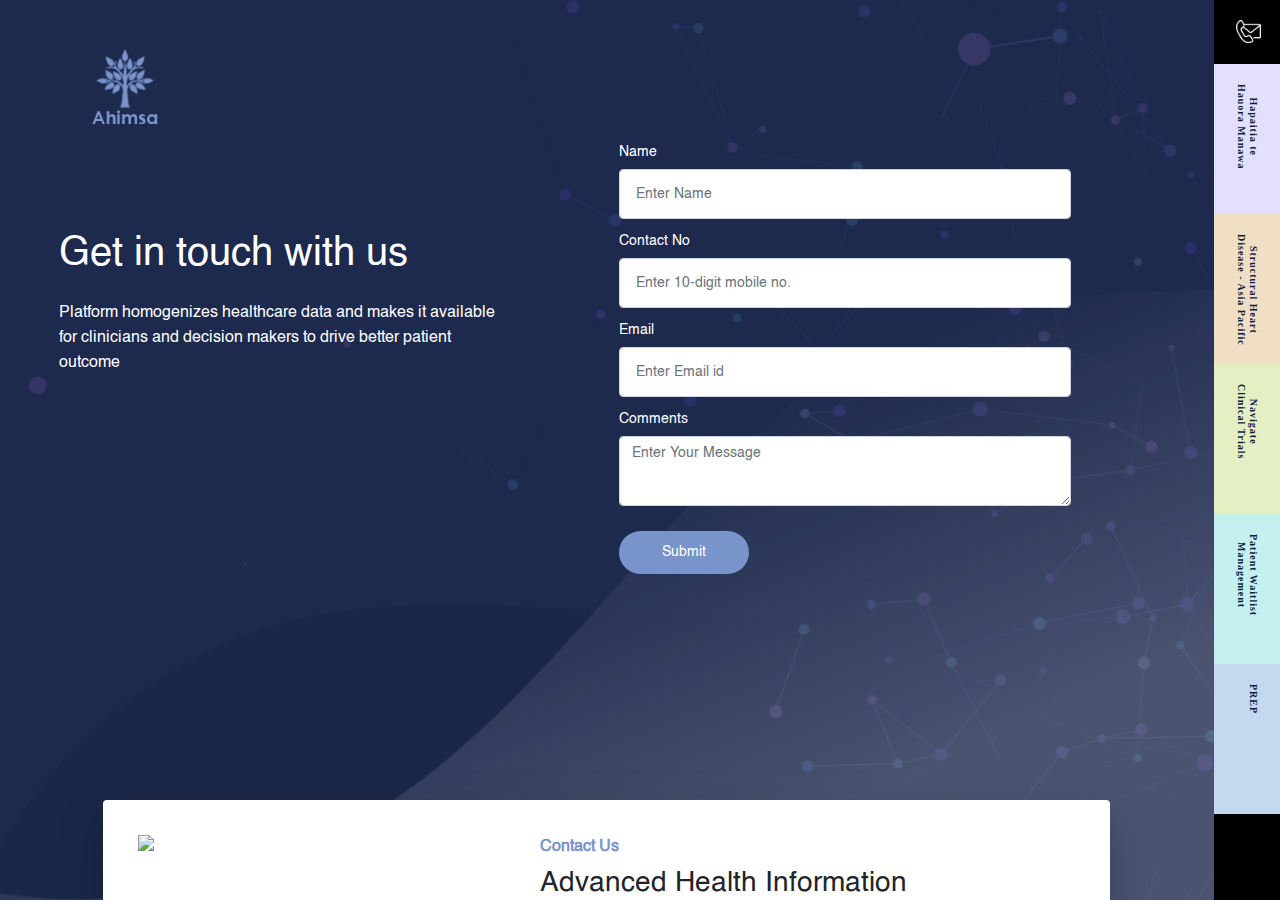
==== contact.html @ ebaa1fcd "first commit" ====
<!DOCTYPE html>
<html class="has-sidemenu" lang="en-US" dir="ltr">

<head>
    <meta charset="utf-8">
    <meta http-equiv="X-UA-Compatible" content="IE=edge">
    <meta name="viewport" content="width=device-width, initial-scale=1">
    <!-- ===============================================-->
    <!--    Document Title-->
    <!-- ===============================================-->
    <title></title>
    <!-- ===============================================-->
    <!--    Stylesheets-->
    <!-- ===============================================-->
    <link href="https://fonts.googleapis.com/css2?family=PT+Sans&family=Raleway:wght@100;200;300;400&display=swap" rel="stylesheet">
    <link rel="stylesheet" href="https://cdnjs.cloudflare.com/ajax/libs/font-awesome/4.7.0/css/font-awesome.min.css">
    <!-- Bootstrap core CSS -->
    <link href="css/bootstrap.min.css" rel="stylesheet">
    <link href="style.css" rel="stylesheet" />
    <link rel="stylesheet" href="slider.css">
    <link rel="stylesheet" href="wave.css">
    <link rel="stylesheet" href="contact.css">
</head>

<body class="overflow-hidden-x">
    <div class="section-box">
        <div class="section-main">
            <div class="logo">
                <a href="index.html">
                    <img src="logo.png">
                </a>
            </div>
            <section id="contact" style="background-image: url(img/Mask3.png);background-repeat:no-repeat;background-color: #1d294d!important;height: 100vh;width:100%;    background-attachment: fixed;
    background-size: cover;
    height: 100vh;
    width: 100%;
    margin: 0;">
                <div class="contact-section">
                    <div class="container">
                        <div class="row">
                            <div class="col-md-6 contact-content">
                                <div class="section-content">
                                    <h1 class="section-header">Get in touch with us</span></h1>
                                    <h3>Platform homogenizes healthcare data
                                        and makes it available for clinicians and
                                        decision makers to drive better patient
                                        outcome</h3>
                                </div>
                            </div>
                            <div class="col-md-6 form-line">
                                <form>
                                    <div class="form-group">
                                        <label for="exampleInputUsername">Name</label>
                                        <input type="text" class="form-control" id="" placeholder=" Enter Name">
                                    </div>
                                    <div class="form-group">
                                        <label for="telephone">Contact No</label>
                                        <input type="tel" class="form-control" id="telephone" placeholder=" Enter 10-digit mobile no.">
                                    </div>
                                    <div class="form-group">
                                        <label for="exampleInputEmail">Email</label>
                                        <input type="email" class="form-control" id="exampleInputEmail" placeholder=" Enter Email id">
                                    </div>
                                    <div class="form-group">
                                        <label for="description"> Comments</label>
                                        <textarea class="form-control" id="description" placeholder="Enter Your Message"></textarea>
                                    </div>
                                    <div>
                                        <button type="button" class="btn contact-submit-btn">Submit</button>
                                    </div>
                                </form>
                            </div>
                        </div>
                    </div>
                </div>
            </section>
            <div class="row" style="transform: translate(0%, -100px);">
                <div class="col-md-10 mx-auto">
                    <div class="card flex-md-row mb-4 shadow-lg h-md-250" style="padding: 35px;border:none;">
                        <img class="card-img-right flex-auto d-lg-block" src="img/contact.jpg" style="width:400px">
                        <div class="card-body d-flex flex-column align-items-start" style="padding:0px 25px">
                            <strong class="d-inline-block mb-2" style="color:#7993cb;">Contact Us</strong>
                            <h3 class="mb-3">
                                <a class="text-dark" href="#" style="text-decoration: none;">Advanced Health Information Management <br>and Social Analytics (AHIMSA)</a>
                            </h3>
                            <p class="card-text mb-3">Jade 4, Roelofarendsveen, 2371 LB, <br>Netherlands</p>
                            <p class="card-text mb-2">+31.643876161, <br>info@ahimsa.globa</p>
                        </div>
                    </div>
                </div>
            </div>
            <div class="card-wave">
                <svg id="wave" style="transform:rotate(0deg); transition: 0.3s" viewBox="0 0 1440 230" version="1.1" xmlns="http://www.w3.org/2000/svg">
                    <defs>
                        <linearGradient id="sw-gradient-0" x1="0" x2="0" y1="1" y2="0">
                            <stop stop-color="rgba(245, 246, 247, 1)" offset="0%"></stop>
                            <stop stop-color="rgba(245, 246, 247, 1)" offset="100%"></stop>
                        </linearGradient>
                    </defs>
                    <path style="transform:translate(0, 0px); opacity:1" fill="url(#sw-gradient-0)" d="M0,207L26.7,207C53.3,207,107,207,160,172.5C213.3,138,267,69,320,46C373.3,23,427,46,480,76.7C533.3,107,587,146,640,134.2C693.3,123,747,61,800,34.5C853.3,8,907,15,960,49.8C1013.3,84,1067,146,1120,168.7C1173.3,192,1227,176,1280,145.7C1333.3,115,1387,69,1440,49.8C1493.3,31,1547,38,1600,46C1653.3,54,1707,61,1760,69C1813.3,77,1867,84,1920,80.5C1973.3,77,2027,61,2080,49.8C2133.3,38,2187,31,2240,38.3C2293.3,46,2347,69,2400,92C2453.3,115,2507,138,2560,130.3C2613.3,123,2667,84,2720,84.3C2773.3,84,2827,123,2880,126.5C2933.3,130,2987,100,3040,99.7C3093.3,100,3147,130,3200,130.3C3253.3,130,3307,100,3360,88.2C3413.3,77,3467,84,3520,76.7C3573.3,69,3627,46,3680,30.7C3733.3,15,3787,8,3813,3.8L3840,0L3840,230L3813.3,230C3786.7,230,3733,230,3680,230C3626.7,230,3573,230,3520,230C3466.7,230,3413,230,3360,230C3306.7,230,3253,230,3200,230C3146.7,230,3093,230,3040,230C2986.7,230,2933,230,2880,230C2826.7,230,2773,230,2720,230C2666.7,230,2613,230,2560,230C2506.7,230,2453,230,2400,230C2346.7,230,2293,230,2240,230C2186.7,230,2133,230,2080,230C2026.7,230,1973,230,1920,230C1866.7,230,1813,230,1760,230C1706.7,230,1653,230,1600,230C1546.7,230,1493,230,1440,230C1386.7,230,1333,230,1280,230C1226.7,230,1173,230,1120,230C1066.7,230,1013,230,960,230C906.7,230,853,230,800,230C746.7,230,693,230,640,230C586.7,230,533,230,480,230C426.7,230,373,230,320,230C266.7,230,213,230,160,230C106.7,230,53,230,27,230L0,230Z"></path>
                    <defs>
                        <linearGradient id="sw-gradient-1" x1="0" x2="0" y1="1" y2="0">
                            <stop stop-color="rgba(224, 228, 238, 1)" offset="0%"></stop>
                            <stop stop-color="rgba(224, 228, 238, 1)" offset="100%"></stop>
                        </linearGradient>
                    </defs>
                    <path style="transform:translate(0, 50px); opacity:0.9" fill="url(#sw-gradient-1)" d="M0,23L26.7,34.5C53.3,46,107,69,160,69C213.3,69,267,46,320,34.5C373.3,23,427,23,480,46C533.3,69,587,115,640,141.8C693.3,169,747,176,800,176.3C853.3,176,907,169,960,141.8C1013.3,115,1067,69,1120,42.2C1173.3,15,1227,8,1280,26.8C1333.3,46,1387,92,1440,99.7C1493.3,107,1547,77,1600,53.7C1653.3,31,1707,15,1760,34.5C1813.3,54,1867,107,1920,134.2C1973.3,161,2027,161,2080,138C2133.3,115,2187,69,2240,49.8C2293.3,31,2347,38,2400,46C2453.3,54,2507,61,2560,76.7C2613.3,92,2667,115,2720,134.2C2773.3,153,2827,169,2880,145.7C2933.3,123,2987,61,3040,34.5C3093.3,8,3147,15,3200,49.8C3253.3,84,3307,146,3360,164.8C3413.3,184,3467,161,3520,138C3573.3,115,3627,92,3680,69C3733.3,46,3787,23,3813,11.5L3840,0L3840,230L3813.3,230C3786.7,230,3733,230,3680,230C3626.7,230,3573,230,3520,230C3466.7,230,3413,230,3360,230C3306.7,230,3253,230,3200,230C3146.7,230,3093,230,3040,230C2986.7,230,2933,230,2880,230C2826.7,230,2773,230,2720,230C2666.7,230,2613,230,2560,230C2506.7,230,2453,230,2400,230C2346.7,230,2293,230,2240,230C2186.7,230,2133,230,2080,230C2026.7,230,1973,230,1920,230C1866.7,230,1813,230,1760,230C1706.7,230,1653,230,1600,230C1546.7,230,1493,230,1440,230C1386.7,230,1333,230,1280,230C1226.7,230,1173,230,1120,230C1066.7,230,1013,230,960,230C906.7,230,853,230,800,230C746.7,230,693,230,640,230C586.7,230,533,230,480,230C426.7,230,373,230,320,230C266.7,230,213,230,160,230C106.7,230,53,230,27,230L0,230Z"></path>
                </svg>
            </div>
            <div class="footer">
                <div class="container-fluid">
                    <div class=" row">
                        <div class="col-md-6 col-sm-6 col-6 mb-6">
                            <div class="footer-logo">
                                <img class="footer-logo-img" src="logo.png">
                                <h6 class="footer-logo-text">Advanced Health Information Management <br> and Social Analytics (AHIMSA)</h6>
                            </div>
                            <div class="footer-contact">
                                <p class="mt-3 mb-1 opacity-8">Jade 4, Roelofarendsveen, 2371 LB, Netherlands</p>
                                <p class="mt-2 mb-3 opacity-8">+31.643876161, info@ahimsa.global</p>
                            </div>
                        </div>
                        <div class="col-md-3 col-sm-6 col-6 mb-6">
                            <div class="footer-head">
                                <h6 class="text-sm">Our Products</h6>
                                <ul class="flex-column ms-n3 nav">
                                    <li class="nav-item">
                                        <a class="nav-link" href="" target="_blank">
                                            Tele Health
                                        </a>
                                    </li>
                                    <li class="nav-item">
                                        <a class="nav-link" href="" target="_blank">
                                            PREP
                                        </a>
                                    </li>
                                    <li class="nav-item">
                                        <a class="nav-link" href="" target="_blank">
                                            Structural Heart Disease - Asia Pacific
                                        </a>
                                    </li>
                                    <li class="nav-item">
                                        <a class="nav-link" href="" target="_blank">
                                            Datavaultforhealth
                                        </a>
                                    </li>
                                </ul>
                            </div>
                        </div>
                        <div class="col-md-3 col-sm-6 col-6 mb-6">
                            <div class="footer-head">
                                <h6 class="text-sm">Quick Links</h6>
                                <ul class="flex-column ms-n3 nav">
                                    <li class="nav-item">
                                        <a class="nav-link" href="" target="_blank">
                                            Services
                                        </a>
                                    </li>
                                    <li class="nav-item">
                                        <a class="nav-link" href="" target="_blank">
                                            Contact Us
                                        </a>
                                    </li>
                                    <li class="nav-item">
                                        <a class="nav-link" href="" target="_blank">
                                            Terms & Conditions
                                        </a>
                                    </li>
                                    <li class="nav-item">
                                        <a class="nav-link" href="" target="_blank">
                                            Privacy Policy
                                        </a>
                                    </li>
                                </ul>
                            </div>
                        </div>
                    </div>
                </div>
            </div>
            <div class="col-12" style="background:#060814;padding:20px;">
                <div class="copyright-inner">
                    <p class="text-sm mb-0 copyright">
                        Copyright © 2022 Ahimsa
                    </p>
                    <ul class="social-icon d-flex flex-row ms-n3 nav">
                        <li class="nav-item">
                            <a class="nav-link pe-1" href="" target="_blank">
                                <i class="fa fa-facebook text-lg opacity-8" aria-hidden="true"></i>
                            </a>
                        </li>
                        <li class="nav-item">
                            <a class="nav-link pe-1" href="" target="_blank">
                                <i class="fa fa-linkedin text-lg opacity-8" aria-hidden="true"></i>
                            </a>
                        </li>
                        <li class="nav-item">
                            <a class="nav-link pe-1" href="" target="_blank">
                                <i class="fa fa-twitter text-lg opacity-8" aria-hidden="true"></i>
                            </a>
                        </li>
                        <li class="nav-item">
                            <a class="nav-link pe-1" href="" target="_blank">
                                <i class="fa fa-youtube text-lg opacity-8" aria-hidden="true"></i>
                            </a>
                        </li>
                    </ul>
                </div>
            </div>
        </div>
        <div class="section-sidebar">
            <nav class="fancynavbar fancynavbar-expand-lg">
                <div class="menu-icons">
                    <a href="contact.html">
                        <img src="img/call_email.png">
                    </a>
                </div>
                <div class="side-menu">
                    <a href="product1.html">
                        <div class="products">
                            <h3>Hapaitia te <br>Hauora Manawa</h3>
                        </div>
                    </a>
                    <div class="products">
                        <h3>Structural Heart<br> Disease - Asia Pacific</h3>
                    </div>
                    <div class="products">
                        <h3>Navigate <br>Clinical Trials</h3>
                    </div>
                    <div class="products">
                        <h3>Patient Waitlist <br>Management</h3>
                    </div>
                    <div class="products">
                        <h3>PREP</h3>
                    </div>
                </div>
            </nav>
        </div>
    </div>
    <script src="js/bootstrap.bundle.min.js"></script>
    <script src="js/jquery.min.js"></script>
</body>
</html>
---- style.css ----
@font-face {
  font-family: Helvetica;
  src: url(./font/Helvetica.ttf);
}

*{
    margin: 0px;
    padding:  0px;
    font-family: 'Roboto', 'Helvetica', sans-serif;
}
.overflow-hidden-x {
    overflow-x: hidden;
    
}
.fancynavbar {
    
    z-index: 10000;
    width: 100%;
}

@media (min-width: 992px) and (min-width: 992px){
    .fancynavbar.fancynavbar-expand-lg:not(.fancynavbar-top) {
       
        height: 100vh;
        width: 4.375rem;
        background: #000;
    }
}
@media (min-width: 992px){
    .fancynavbar.fancynavbar-expand-lg .fancynavbar-collapse {
        padding-left: 4.375rem;
        padding-right: 4.375rem;
        width: calc(50vw - 2.1875rem);
        height: 100vh;
        right: calc(50% + 2.1875rem);
        top: 0;
    }
}
.fancynavbar-collapse {
    height: calc(100vh - 3rem);
    -webkit-box-align: center;
    -ms-flex-align: center;
    align-items: center;
    display: -webkit-box;
    display: -ms-flexbox;
    display: flex;
    overflow: auto;
    position: absolute;
    text-align: left;
    width: 100vw;
    right: 0;
    -webkit-transform: translateX(100%);
    -ms-transform: translateX(100%);
    transform: translateX(100%);
    top: 3rem;
    padding: 0;
    z-index: -1;
    -webkit-backdrop-filter: blur(20px);
    backdrop-filter: blur(20px);
    background-color: #000;
    opacity: .92;
}

.main {
    background: #ddd;
}
.min-vh-100 {
    max-height: 100vh !important;
    overflow-y: auto;
}
.menu-icons{
    display: flex;
    justify-content: center;
    padding: 20px;
    cursor: pointer;
}
.menu-icons img{
    width: 25px;
}

.side-menu .products {
    width: 100%;
    min-height: 150px;
    position: relative;
    padding: 10px 0px;
    color: rgba(0, 0, 0, 0.5);
    font-size: 12px;
    display: flex;
    justify-content: center;
}
.side-menu .products h3 {
    font-family: 'Roboto';
    font-size: 10px;
    white-space: nowrap;
    color: #101d42;
    font-weight: 700;
    letter-spacing: 1px;
    text-align: center;
    position: absolute;
    top: 20px;
    left: 5px;
    margin-left: 40px;
    -webkit-transform: rotate(270deg);
    -moz-transform: rotate(270deg);
    -ms-transform: rotate(270deg);
    -o-transform: rotate(270deg);
    transform: rotate(90deg);
    -webkit-transform-origin: 0 0;
    -moz-transform-origin: 0 0;
    -ms-transform-origin: 0 0;
    -o-transform-origin: 0 0;
    transform-origin: 0 0;
}
.side-menu .products:nth-child(1) {
  background: #e2e0fc;
}
.side-menu .products:nth-child(2) {
  background: #f0dfc4;
}
.side-menu .products:nth-child(3) {
  background: #e4f0c4;
}
.side-menu .products:nth-child(4) {
  background: #c4f0f0;
}
.side-menu .products:nth-child(5) {
  background: #c4d8f0;
}


/*Started*/
.graph text, tspan {
    font-family: 'Roboto' !important;
}
.cls-1 {
    fill: #c4d8f0;
}

.cls-2,
.cls-27 {
    font-size: 2px;
    font-family: 'Roboto';
}

.cls-3 {
    fill: #c4f0f0;
}

.cls-4 {
    letter-spacing: -0.03em;
}

.cls-5 {
    letter-spacing: 0em;
}

.cls-6 {
    letter-spacing: 0em;
}

.cls-7 {
    letter-spacing: 0em;
}

.cls-8 {
    letter-spacing: -0.04em;
}

.cls-9 {
    letter-spacing: -0.03em;
}

.cls-10 {
    letter-spacing: 0em;
}

.cls-11 {
    letter-spacing: 0.01em;
}


.cls-13 {
    letter-spacing: -0.01em;
}

.cls-14 {
    letter-spacing: -0.04em;
}

.cls-15 {
    letter-spacing: -0.04em;
}

.cls-16 {
    letter-spacing: 0em;
}

.cls-17 {
    letter-spacing: 0em;
}

.cls-18 {
    fill: #ead9bf;
}

.cls-19 {
    letter-spacing: 0em;
}

.cls-20 {
    letter-spacing: 0.01em;
}

.cls-21 {
    letter-spacing: -0.01em;
}

.cls-22 {
    letter-spacing: 0.02em;
}

.cls-23 {
    letter-spacing: -0.01em;
}

.cls-24 {
    fill: #f9ceee;
}

.cls-25 {
    letter-spacing: 0.01em;
}

.cls-26 {
    fill: #101d42;
}

.cls-27 {
    fill: #fff;
}

.cls-28 {
    letter-spacing: -0.03em;
}
.section-box{
    padding: 0rem 0rem;
    display: flex;
    overflow: hidden;
}
.section-main{
    width: 100%;
    height: 100vh;
    overflow-y: auto;
    overflow-x: hidden;
}
.section-sidebar{
    height: 100vh;
    width: 4.375rem;
    overflow: hidden;
}

.slide-one-left h6{
    background: #063772;
    padding: 40px 30px;
    border-radius: 20px;
    width: 20%;
    font-size: 25px;
}
.slide-one-right{
    background: #063772e3;
    padding: 40px 30px;
    border-radius: 20px;
    width: 30%;
    margin-left: 18%;
    margin-top: -28px;
}
.heading-sub{
    font-weight: 700;
    font-size: 20px;
    color: #101d42;
    width: 75%;
    margin-bottom: 25px;
}
.heading-main{
    font-weight: 500;
    font-size: 15px;
    color: #7993cb;
}
.text-count{
    color: #0a2e93;
}
.text-p{
    color:#777777;
}
.full-background {
    background-position: 50%;
    background-size: cover;
    margin-bottom: 30px;
    width: 100%;
    height: 1200px;
}
.overlay-bg {
    position: relative;
    top: 0;
    bottom: 0;
    left: 0;
    height: 100%;
    width: 100%;
    z-index: 1;
    display: block;
    content: "";
    background: rgba(0,0,0,.4);
    border-radius: 1rem;
}
.showcase {
  width: 100%;
  height: 1500px;
  position: relative;
  color: white;
  text-align: center;
}

.showcase img {
  width: 100%;
  height: 100%;
}

.showcase .overlay {
  width: 100%;
  height: 1500px;
  background: linear-gradient(to bottom, rgb(226 230 239) 0%,rgb(0 0 0 / 90%) 100%);
  position: absolute;
  top: 0;
  left: 0;
  z-index:999
}

.showcase h2 {
  margin-top: 170px;
  font-size: 3em;
}

.showcase p {
  margin-top: 8px;
  font-size:14px;
}
.custom-card{
    background: #101d42;
    color: #fff;
    padding: 40px 40px;
    border-radius: 20px;
    transform: translate(50%, -9px) !important;
    width: 70% !important;
    margin-bottom: 55px !important;
    border-top-left-radius:0px;
}
.custom-card-left{
    background: #101d42;
    text-align: left !important;
    color: #fff;
    padding: 40px 40px;
    border-radius: 20px;
    transform: translate(-47%, -18px) !important;
    width: 70% !important;
    border-bottom-right-radius:0px;
}

.timeline-btn{
    padding: 11px 8px;
    background-color: #ffffff;
    border-radius: 50px;
    color: #000 !important;
    border: none;
    text-align: center;
    width: 130px;
    margin: 0px 0px 0px 0px;
    transition: 1s !important;
    font-size: 14px;
}
.about-text{
    font-size: 14px;
    font-weight: 500;
}
.ahimsa-text{
    font-weight: 600 !important;
    font-size: 20px !important;
}
.custom-entry{
        margin: -97px 10px !important;
}
.timeline-split{
    display: flex;
}
.timeline-count{
    font-size: 35px !important;
    font-weight: 500 !important;
    color: #101d42 !important;
}
.timeline-count, .timeline-text{
    color: #101d42 !important;
    text-align: left;
    padding: 0px 5px;
}
.timeline-split{
    width: 300px !important;
    margin-left: 0px !important;
    margin-top: -250px !important;
}
.split-1, .split-2{
    width: 50%;
}

/*  scrollbar */

::-webkit-scrollbar-track
{
    -webkit-box-shadow: inset 0 0 6px rgba(0,0,0,0.3);
    border-radius: 10px;
    background-color: #F5F5F5;
}

::-webkit-scrollbar
{
    width: 0px;
    background-color: #F5F5F5;
}

::-webkit-scrollbar-thumb
{
    border-radius: 10px;
    -webkit-box-shadow: inset 0 0 6px rgba(0,0,0,.3);
    background-color: #555;
}
#Layer-5{
    cursor: auto;
    font-family: 'Roboto';
}
.timeline-empty{
    height: 300px;
}
.our-team{
    text-align: left;
    margin-left: 8rem!important;
}
.our-team h3{
    font-size: 25px;
}
.our-team h4{
    font-size: 15px;
    margin-bottom: 10px;
}
.footer{
    display: block;
    padding:0px;
    background: rgb(141,144,158);
    background: -webkit-linear-gradient(270deg, rgb(226 230 239) 0%, rgba(16,21,51,1) 33%);
    background: linear-gradient(180deg, rgb(226 230 239) 0%, rgba(16,21,51,1) 33%);
}
.footer-head h6{
    padding: 0rem 1rem;
    color: #7993cb;
}
.footer-head ul li a{
    color: #9d9fab;
}
.copyright{
    color: #c5c5c8;
}
.footer .container-fluid{
    padding-top: 130px;
    padding-bottom: 50px;
}
.footer-logo-text{
    color: #fff;
    font-size: 20px;
    width: 65%;
    line-height: 35px;
}
.footer-logo{
    padding-left: 7%;
    display: flex;
    align-items: flex-end;
}
.footer-logo-img{
    padding-right: 25px;
    width: 15%;
}
.footer-contact{
    padding-left: 7%;
}
.footer-contact p{
    color: #9d9fab;
}
.copyright-inner{
    display: flex;
    align-items: center;
    justify-content: space-between;
    padding: 0px 40px;
}
.social-icon li a i{
    color: #060814;
    background: #fff;
    padding: 5px 8px;
    border-radius: 5px;
}
.line{
    border-left: solid 1px #646977;
    height: 450px;
    margin-left: 40px;
}
.logo{
    position: absolute;
    z-index: 1000;
    left: 6.9%;
    top: 5%;
    width: 75px;
}
.logo img{
    width: 100%;
}
.testimonial{
    width: 100%;
    white-space: nowrap;
    padding: 0px 40px;
}
.testimonial .items{
    width: 50%;
    padding: 50px;
    display: inline-block;
}
.testimonial-img{
    width: 500px;
    position: relative;
    z-index: 1000;
}
.testimonial-img img{
    width: 50%;
    border-radius: 10px;
    box-shadow: 0 0 15px 0 rgb(0 0 0 / 10%);
}
.testimonial-card {
    margin-left: 236px;
    margin-top: -30px;
    border-radius: 10px;
    padding: 45px 40px 45px 40px;

}
#container::-webkit-scrollbar { 
  width: 0 !important;
  display: none !important; 
}
 #container {
  overflow: scroll;
  width: 100%;
  margin-top: 80px;

}
  #posts {
    max-width: 100%;
    white-space: nowrap;
    align-items: center;
    display: flex;
}
.card1{
      
      width: 100%;
}
.img1 {
  
  width: 100%;
}
.card2{
      
      width: 100%;
}
.img2 {
  width: 100%;
}
.items .card24 {
    margin-left: -260px !important;
    margin-top: -260px !important;
    width: 400px;
}
.items .img24 {
    margin-top: -30px !important;
    margin-left: 95px !important;
    width: 300px;
}
.text-two{
    border-radius: 10px;
    padding: 45px 40px 45px 40px;
    height: 133px;
    background: white;
    position: absolute;
    top: -100px;
    left: -140px;
    width: 300px;
    box-shadow: 0 0 25px 0 rgb(0 0 0 / 13%);
}
.text-one {
    border-radius: 10px;
    padding: 45px 40px 45px 40px;
    height: 133px;
    background: white;
    position: absolute;
    bottom: -100px;
    right: -140px;
    width: 300px;
    box-shadow: 0 0 25px 0 rgb(0 0 0 / 13%);
}
.right-arrow {
    width: 100px;
    cursor: pointer;
    height: 200px;
    position: absolute;
    right: 60px;
}
.right-arrow-one {
    border-left: solid 1px #b1b1b1;
    height: 130px;
    transform: rotate(138deg);
    position: absolute;
    margin-top: -10px;
    margin-left: 48px;
}
.right-arrow-two {
    border-left: solid 1px #b1b1b1;
    height: 130px;
    transform: rotate(225deg);
    position: absolute;
    left: 45px;
    margin-top: 84px;
}
.left-arrow {
    width: 100px;
    cursor: pointer;
    height: 200px;
    position: absolute;
    left: 60px;
    display: none;
}
.left-arrow-one {
    border-left: solid 1px #b1b1b1;
    height: 130px;
    transform: rotate(226deg);
    position: absolute;
    margin-top: -7px;
    margin-left: 46px;
}
.left-arrow-two {
    border-left: solid 1px #b1b1b1;
    height: 130px;
    transform: rotate(314deg);
    position: absolute;
    left: 46px;
    margin-top: 83px;
}
.slider-btn {
    height: 200px;
    width: 100%;
    position: absolute;
    margin-top: 22%;
    z-index: 1000;
}
---- slider.css ----
*{margin: 0;padding: 0 }

li.point {
    display: block;
    list-style: none;
    text-indent: -99999px;
    border: 2px solid #c1c1c1;
    background: #c1c1c1;
    width: 15px;
    height: 15px;
    border-radius: 50%;
    margin: 20px 20px 0px 0px;
    transition: .25s ease;
    cursor: pointer;
}
.points {
    text-align: center;
    position: absolute;
    bottom: 9%;
    left: 7%;
    z-index: 9;
    cursor: pointer;
}
li.point:hover{
    background: #56a1d0;
}
.active{
    background: #56a1d0 !important;
    padding: 15px 0px !important;
    height: 30px !important;
    border-radius: 50px !important;
}
.cacslide ,
ul.slide,
li.licuaslide,
.motslide,
.anh {
    width: 100%;
    height: 100%;
    list-style: none;
    padding-left: 0rem;
}
ul.silde{position: relative;}
.anh{background-position: center;background-size: cover;
    background-attachment:fixed;}
.cacslide{position: relative;}
.licuaslide{position: absolute;transition: .8s;opacity: 0;}
.motsilde{position: relative;} 
.text{position: absolute;}
._1 , ._2 , ._3{position: absolute;}
._1 , ._2 , ._3,.text{
    z-index: 1;
    top: 0;
}
img._3{
    right: 0;
    opacity: 0.4;
}
img._1{
    top:-30%;
    opacity: 0.4;
}
img._2{
    top:-60%;
    opacity: 0.4;
}
.text {
    width: 51%;
    top: 14%;
    left: 21%;
    font-weight: normal;
    color: white;
    opacity: 0;
}
.text h2 {
    font-size: 100px;
    font-weight: normal;    
}
logo {
    font-size: 31px;
}
.ke {
    width: 78%;
    height: 2px;
    background-color: white;
    margin: 10px 0px 0px 0px;
}
.nut {
    padding: 11px 8px;
    background-color: #ffffff;
    border-radius: 50px;
    color: #000;
    border: none;
    text-align: center;
    width: 130px;
    margin: 16px 0px 0px 0px;
    transition: 1s !important ;
    font-size: 14px;
}
.nut:hover{
    background-color:#ffffff;
}
.slidewarpper {
    width: 100%;
    height: 100%;
    position: relative;
    overflow: hidden;
}
.active2{opacity: 1;}
.nut{cursor: pointer;}
.active2 ._1,
.active2 ._2{
    animation: Animation1 1.2s forwards;
    opacity: 0;
}
.active2 ._1{animation-delay: 0.2s}
@keyframes Animation1 {
    from{
        transform: translateX(-100%) translateY(100%);
        opacity: 0;
    }
    to{
        transform: translateX(0) translateY(0);
        opacity: 0.6;
    }
}
.active2 ._3 {
    animation: Animation2 1.2s forwards;
}
@keyframes Animation2 {
    from{
        transform: translateX(200%) translateX(100%);
        opacity: 0;
    }
    to{
        transform: translateX(0) translateY(0);
        opacity: 0.6;
    }
}
.active2 .text ,
.active2 .text h2,
.active2 .text small,
.active2 .text .ke,
.active2 .text p,
.active2 .text .nut {
    animation: Animation3 0.9s forwards;
    animation-delay: 1.3s
}
@keyframes Animation3 {
    from{
        transform: translateX(-100px);
        opacity: 0;
    }
    to{
        opacity: 1;
        transform: translateX(0)
    }
}
li.active2 .text h2{
    transition-delay:1.1s !; 
}
li.active2 .text logo {
    transition-delay:2s !important; 
}
li.active2 .text .ke {
    transition-delay: 1.5s !important;
}
li.active2 .text p {
    transition-delay: 1.9s !important;
}
li.active2 .text .nut{
    transition-delay: 2s !important;
}
#previousButton , #nextButton {
    color: white;
    font-size: 4em;
    position: absolute;
    top: 0;
    opacity: 0.5;
    z-index: 100;
    cursor: pointer;
    transition: .4s;
    transition-delay: .2s;
}
#previousButton{
    left:0.6em;
    top: 40%
}
#nextButton{
    right:0.6em;
    top: 40%
}
#previousButton:hover , #nextButton:hover {
    opacity: 0.7;
}
---- wave.css ----
.card-wave {
    display: grid;

    width: 100%;
}


.card-wave > .second {
    padding: 0 32px 32px 32px;
    background-color: #E0E4EE;
    color: white;
}
---- contact.css ----
/*Contact sectiom*/
.content-header{
  color:#fcc500;
  font-size: 45px;
}

.section-content{
  text-align: left;
  padding: 100px 100px 0px 10px;
}
#contact{
  padding-top: 100px;
  width: 100%;
  width: 100vw;
  height: 100vh;
  background: #101d42; /* fallback for old browsers */
  background: -webkit-linear-gradient(to left, #404a68 , #101d42); /* Chrome 10-25, Safari 5.1-6 */
  background: linear-gradient(to left, #404a68 , #101d42); /* W3C, IE 10+/ Edge, Firefox 16+, Chrome 26+, Opera 12+, Safari 7+ */
  color : #fff;    
}
.contact-section{
  padding-top: 30px;
}
.form-line{
  border: none;
  padding-right: 106px;
}
.form-control {
  height: 50px;
}
.form-group{
  margin-top: 10px;
}
label{
  font-size: 14px;
  line-height: 1em;
  font-weight: 300;
  padding-bottom: 10px;
}
.form-control{
  font-size: 14px;
  color: #080808;
}
.contact-submit-btn {
    padding: 11px 8px;
    background-color: #7993cb;
    border-radius: 50px;
    color: #fff;
    border: none;
    text-align: center;
    width: 130px;
    margin: 25px 0px 0px 0px;
    transition: 1s !important;
    font-size: 14px;
}
.contact-submit-btn:hover{
  color: #fff;
}
textarea.form-control {
    height: 70px;
   /* margin-top: px;*/
}
.section-content h3{
  font-size: 16px;
  font-weight: 300;
  padding-top: 15px;
  line-height: 25px;
}

.submit{
  font-size: 1.1em;
  float: right;
  width: 150px;
  background-color: transparent;
  color: #fff;

}
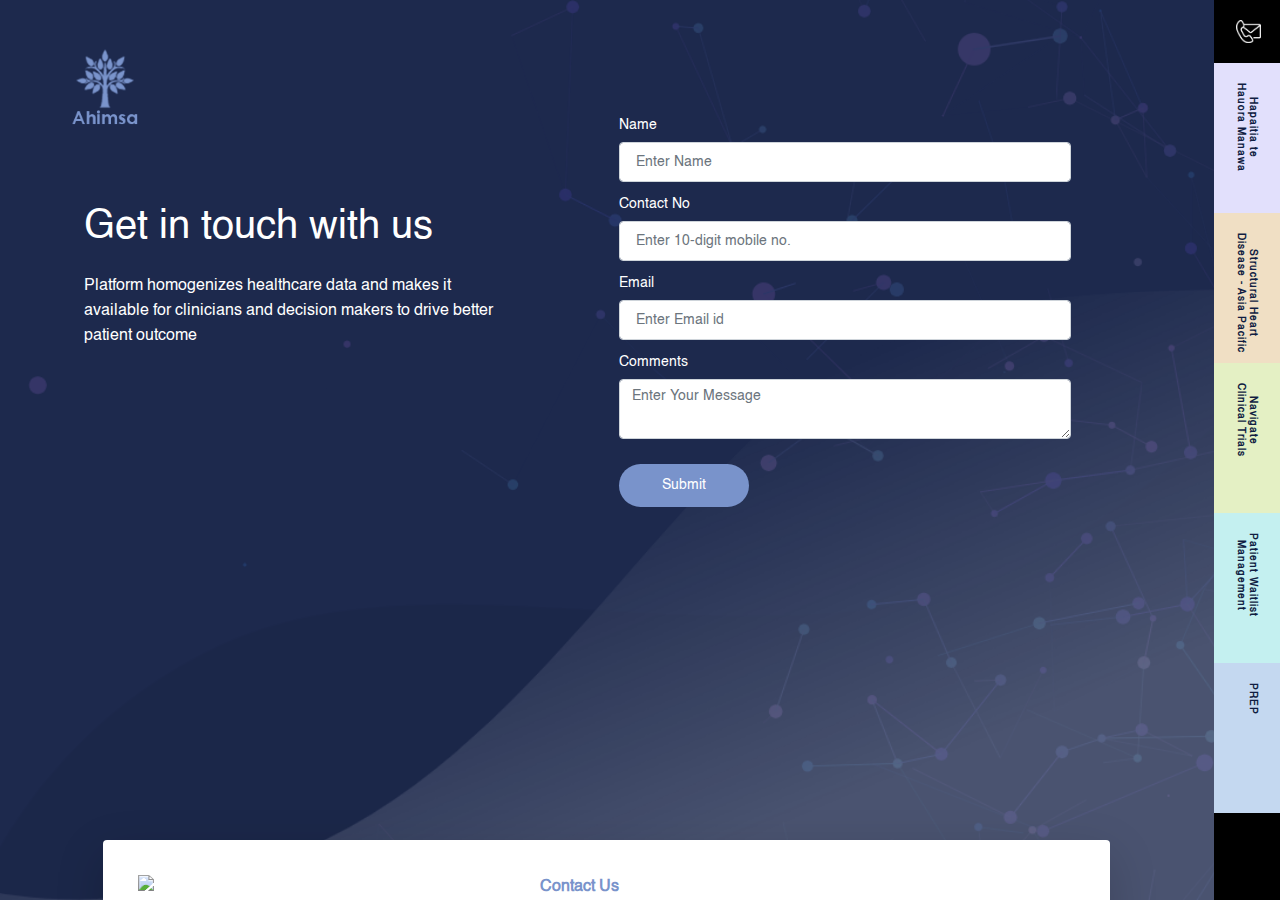
==== commit 3181c408: "Add files via upload" ====
--- a/contact.html
+++ b/contact.html
@@ -1,242 +1,250 @@
-<!DOCTYPE html>
-<html class="has-sidemenu" lang="en-US" dir="ltr">
-
-<head>
-    <meta charset="utf-8">
-    <meta http-equiv="X-UA-Compatible" content="IE=edge">
-    <meta name="viewport" content="width=device-width, initial-scale=1">
-    <!-- ===============================================-->
-    <!--    Document Title-->
-    <!-- ===============================================-->
-    <title></title>
-    <!-- ===============================================-->
-    <!--    Stylesheets-->
-    <!-- ===============================================-->
-    <link href="https://fonts.googleapis.com/css2?family=PT+Sans&family=Raleway:wght@100;200;300;400&display=swap" rel="stylesheet">
-    <link rel="stylesheet" href="https://cdnjs.cloudflare.com/ajax/libs/font-awesome/4.7.0/css/font-awesome.min.css">
-    <!-- Bootstrap core CSS -->
-    <link href="css/bootstrap.min.css" rel="stylesheet">
-    <link href="style.css" rel="stylesheet" />
-    <link rel="stylesheet" href="slider.css">
-    <link rel="stylesheet" href="wave.css">
-    <link rel="stylesheet" href="contact.css">
-</head>
-
-<body class="overflow-hidden-x">
-    <div class="section-box">
-        <div class="section-main">
-            <div class="logo">
-                <a href="index.html">
-                    <img src="logo.png">
-                </a>
-            </div>
-            <section id="contact" style="background-image: url(img/Mask3.png);background-repeat:no-repeat;background-color: #1d294d!important;height: 100vh;width:100%;    background-attachment: fixed;
-    background-size: cover;
-    height: 100vh;
-    width: 100%;
-    margin: 0;">
-                <div class="contact-section">
-                    <div class="container">
-                        <div class="row">
-                            <div class="col-md-6 contact-content">
-                                <div class="section-content">
-                                    <h1 class="section-header">Get in touch with us</span></h1>
-                                    <h3>Platform homogenizes healthcare data
-                                        and makes it available for clinicians and
-                                        decision makers to drive better patient
-                                        outcome</h3>
-                                </div>
-                            </div>
-                            <div class="col-md-6 form-line">
-                                <form>
-                                    <div class="form-group">
-                                        <label for="exampleInputUsername">Name</label>
-                                        <input type="text" class="form-control" id="" placeholder=" Enter Name">
-                                    </div>
-                                    <div class="form-group">
-                                        <label for="telephone">Contact No</label>
-                                        <input type="tel" class="form-control" id="telephone" placeholder=" Enter 10-digit mobile no.">
-                                    </div>
-                                    <div class="form-group">
-                                        <label for="exampleInputEmail">Email</label>
-                                        <input type="email" class="form-control" id="exampleInputEmail" placeholder=" Enter Email id">
-                                    </div>
-                                    <div class="form-group">
-                                        <label for="description"> Comments</label>
-                                        <textarea class="form-control" id="description" placeholder="Enter Your Message"></textarea>
-                                    </div>
-                                    <div>
-                                        <button type="button" class="btn contact-submit-btn">Submit</button>
-                                    </div>
-                                </form>
-                            </div>
-                        </div>
-                    </div>
-                </div>
-            </section>
-            <div class="row" style="transform: translate(0%, -100px);">
-                <div class="col-md-10 mx-auto">
-                    <div class="card flex-md-row mb-4 shadow-lg h-md-250" style="padding: 35px;border:none;">
-                        <img class="card-img-right flex-auto d-lg-block" src="img/contact.jpg" style="width:400px">
-                        <div class="card-body d-flex flex-column align-items-start" style="padding:0px 25px">
-                            <strong class="d-inline-block mb-2" style="color:#7993cb;">Contact Us</strong>
-                            <h3 class="mb-3">
-                                <a class="text-dark" href="#" style="text-decoration: none;">Advanced Health Information Management <br>and Social Analytics (AHIMSA)</a>
-                            </h3>
-                            <p class="card-text mb-3">Jade 4, Roelofarendsveen, 2371 LB, <br>Netherlands</p>
-                            <p class="card-text mb-2">+31.643876161, <br>info@ahimsa.globa</p>
-                        </div>
-                    </div>
-                </div>
-            </div>
-            <div class="card-wave">
-                <svg id="wave" style="transform:rotate(0deg); transition: 0.3s" viewBox="0 0 1440 230" version="1.1" xmlns="http://www.w3.org/2000/svg">
-                    <defs>
-                        <linearGradient id="sw-gradient-0" x1="0" x2="0" y1="1" y2="0">
-                            <stop stop-color="rgba(245, 246, 247, 1)" offset="0%"></stop>
-                            <stop stop-color="rgba(245, 246, 247, 1)" offset="100%"></stop>
-                        </linearGradient>
-                    </defs>
-                    <path style="transform:translate(0, 0px); opacity:1" fill="url(#sw-gradient-0)" d="M0,207L26.7,207C53.3,207,107,207,160,172.5C213.3,138,267,69,320,46C373.3,23,427,46,480,76.7C533.3,107,587,146,640,134.2C693.3,123,747,61,800,34.5C853.3,8,907,15,960,49.8C1013.3,84,1067,146,1120,168.7C1173.3,192,1227,176,1280,145.7C1333.3,115,1387,69,1440,49.8C1493.3,31,1547,38,1600,46C1653.3,54,1707,61,1760,69C1813.3,77,1867,84,1920,80.5C1973.3,77,2027,61,2080,49.8C2133.3,38,2187,31,2240,38.3C2293.3,46,2347,69,2400,92C2453.3,115,2507,138,2560,130.3C2613.3,123,2667,84,2720,84.3C2773.3,84,2827,123,2880,126.5C2933.3,130,2987,100,3040,99.7C3093.3,100,3147,130,3200,130.3C3253.3,130,3307,100,3360,88.2C3413.3,77,3467,84,3520,76.7C3573.3,69,3627,46,3680,30.7C3733.3,15,3787,8,3813,3.8L3840,0L3840,230L3813.3,230C3786.7,230,3733,230,3680,230C3626.7,230,3573,230,3520,230C3466.7,230,3413,230,3360,230C3306.7,230,3253,230,3200,230C3146.7,230,3093,230,3040,230C2986.7,230,2933,230,2880,230C2826.7,230,2773,230,2720,230C2666.7,230,2613,230,2560,230C2506.7,230,2453,230,2400,230C2346.7,230,2293,230,2240,230C2186.7,230,2133,230,2080,230C2026.7,230,1973,230,1920,230C1866.7,230,1813,230,1760,230C1706.7,230,1653,230,1600,230C1546.7,230,1493,230,1440,230C1386.7,230,1333,230,1280,230C1226.7,230,1173,230,1120,230C1066.7,230,1013,230,960,230C906.7,230,853,230,800,230C746.7,230,693,230,640,230C586.7,230,533,230,480,230C426.7,230,373,230,320,230C266.7,230,213,230,160,230C106.7,230,53,230,27,230L0,230Z"></path>
-                    <defs>
-                        <linearGradient id="sw-gradient-1" x1="0" x2="0" y1="1" y2="0">
-                            <stop stop-color="rgba(224, 228, 238, 1)" offset="0%"></stop>
-                            <stop stop-color="rgba(224, 228, 238, 1)" offset="100%"></stop>
-                        </linearGradient>
-                    </defs>
-                    <path style="transform:translate(0, 50px); opacity:0.9" fill="url(#sw-gradient-1)" d="M0,23L26.7,34.5C53.3,46,107,69,160,69C213.3,69,267,46,320,34.5C373.3,23,427,23,480,46C533.3,69,587,115,640,141.8C693.3,169,747,176,800,176.3C853.3,176,907,169,960,141.8C1013.3,115,1067,69,1120,42.2C1173.3,15,1227,8,1280,26.8C1333.3,46,1387,92,1440,99.7C1493.3,107,1547,77,1600,53.7C1653.3,31,1707,15,1760,34.5C1813.3,54,1867,107,1920,134.2C1973.3,161,2027,161,2080,138C2133.3,115,2187,69,2240,49.8C2293.3,31,2347,38,2400,46C2453.3,54,2507,61,2560,76.7C2613.3,92,2667,115,2720,134.2C2773.3,153,2827,169,2880,145.7C2933.3,123,2987,61,3040,34.5C3093.3,8,3147,15,3200,49.8C3253.3,84,3307,146,3360,164.8C3413.3,184,3467,161,3520,138C3573.3,115,3627,92,3680,69C3733.3,46,3787,23,3813,11.5L3840,0L3840,230L3813.3,230C3786.7,230,3733,230,3680,230C3626.7,230,3573,230,3520,230C3466.7,230,3413,230,3360,230C3306.7,230,3253,230,3200,230C3146.7,230,3093,230,3040,230C2986.7,230,2933,230,2880,230C2826.7,230,2773,230,2720,230C2666.7,230,2613,230,2560,230C2506.7,230,2453,230,2400,230C2346.7,230,2293,230,2240,230C2186.7,230,2133,230,2080,230C2026.7,230,1973,230,1920,230C1866.7,230,1813,230,1760,230C1706.7,230,1653,230,1600,230C1546.7,230,1493,230,1440,230C1386.7,230,1333,230,1280,230C1226.7,230,1173,230,1120,230C1066.7,230,1013,230,960,230C906.7,230,853,230,800,230C746.7,230,693,230,640,230C586.7,230,533,230,480,230C426.7,230,373,230,320,230C266.7,230,213,230,160,230C106.7,230,53,230,27,230L0,230Z"></path>
-                </svg>
-            </div>
-            <div class="footer">
-                <div class="container-fluid">
-                    <div class=" row">
-                        <div class="col-md-6 col-sm-6 col-6 mb-6">
-                            <div class="footer-logo">
-                                <img class="footer-logo-img" src="logo.png">
-                                <h6 class="footer-logo-text">Advanced Health Information Management <br> and Social Analytics (AHIMSA)</h6>
-                            </div>
-                            <div class="footer-contact">
-                                <p class="mt-3 mb-1 opacity-8">Jade 4, Roelofarendsveen, 2371 LB, Netherlands</p>
-                                <p class="mt-2 mb-3 opacity-8">+31.643876161, info@ahimsa.global</p>
-                            </div>
-                        </div>
-                        <div class="col-md-3 col-sm-6 col-6 mb-6">
-                            <div class="footer-head">
-                                <h6 class="text-sm">Our Products</h6>
-                                <ul class="flex-column ms-n3 nav">
-                                    <li class="nav-item">
-                                        <a class="nav-link" href="" target="_blank">
-                                            Tele Health
-                                        </a>
-                                    </li>
-                                    <li class="nav-item">
-                                        <a class="nav-link" href="" target="_blank">
-                                            PREP
-                                        </a>
-                                    </li>
-                                    <li class="nav-item">
-                                        <a class="nav-link" href="" target="_blank">
-                                            Structural Heart Disease - Asia Pacific
-                                        </a>
-                                    </li>
-                                    <li class="nav-item">
-                                        <a class="nav-link" href="" target="_blank">
-                                            Datavaultforhealth
-                                        </a>
-                                    </li>
-                                </ul>
-                            </div>
-                        </div>
-                        <div class="col-md-3 col-sm-6 col-6 mb-6">
-                            <div class="footer-head">
-                                <h6 class="text-sm">Quick Links</h6>
-                                <ul class="flex-column ms-n3 nav">
-                                    <li class="nav-item">
-                                        <a class="nav-link" href="" target="_blank">
-                                            Services
-                                        </a>
-                                    </li>
-                                    <li class="nav-item">
-                                        <a class="nav-link" href="" target="_blank">
-                                            Contact Us
-                                        </a>
-                                    </li>
-                                    <li class="nav-item">
-                                        <a class="nav-link" href="" target="_blank">
-                                            Terms & Conditions
-                                        </a>
-                                    </li>
-                                    <li class="nav-item">
-                                        <a class="nav-link" href="" target="_blank">
-                                            Privacy Policy
-                                        </a>
-                                    </li>
-                                </ul>
-                            </div>
-                        </div>
-                    </div>
-                </div>
-            </div>
-            <div class="col-12" style="background:#060814;padding:20px;">
-                <div class="copyright-inner">
-                    <p class="text-sm mb-0 copyright">
-                        Copyright © 2022 Ahimsa
-                    </p>
-                    <ul class="social-icon d-flex flex-row ms-n3 nav">
-                        <li class="nav-item">
-                            <a class="nav-link pe-1" href="" target="_blank">
-                                <i class="fa fa-facebook text-lg opacity-8" aria-hidden="true"></i>
-                            </a>
-                        </li>
-                        <li class="nav-item">
-                            <a class="nav-link pe-1" href="" target="_blank">
-                                <i class="fa fa-linkedin text-lg opacity-8" aria-hidden="true"></i>
-                            </a>
-                        </li>
-                        <li class="nav-item">
-                            <a class="nav-link pe-1" href="" target="_blank">
-                                <i class="fa fa-twitter text-lg opacity-8" aria-hidden="true"></i>
-                            </a>
-                        </li>
-                        <li class="nav-item">
-                            <a class="nav-link pe-1" href="" target="_blank">
-                                <i class="fa fa-youtube text-lg opacity-8" aria-hidden="true"></i>
-                            </a>
-                        </li>
-                    </ul>
-                </div>
-            </div>
-        </div>
-        <div class="section-sidebar">
-            <nav class="fancynavbar fancynavbar-expand-lg">
-                <div class="menu-icons">
-                    <a href="contact.html">
-                        <img src="img/call_email.png">
-                    </a>
-                </div>
-                <div class="side-menu">
-                    <a href="product1.html">
-                        <div class="products">
-                            <h3>Hapaitia te <br>Hauora Manawa</h3>
-                        </div>
-                    </a>
-                    <div class="products">
-                        <h3>Structural Heart<br> Disease - Asia Pacific</h3>
-                    </div>
-                    <div class="products">
-                        <h3>Navigate <br>Clinical Trials</h3>
-                    </div>
-                    <div class="products">
-                        <h3>Patient Waitlist <br>Management</h3>
-                    </div>
-                    <div class="products">
-                        <h3>PREP</h3>
-                    </div>
-                </div>
-            </nav>
-        </div>
-    </div>
-    <script src="js/bootstrap.bundle.min.js"></script>
-    <script src="js/jquery.min.js"></script>
-</body>
+<!DOCTYPE html>
+<html class="has-sidemenu" lang="en-US" dir="ltr">
+
+<head>
+    <meta charset="utf-8">
+    <meta http-equiv="X-UA-Compatible" content="IE=edge">
+    <meta name="viewport" content="width=device-width, initial-scale=1">
+    <!-- ===============================================-->
+    <!--    Document Title-->
+    <!-- ===============================================-->
+    <title></title>
+    <!-- ===============================================-->
+    <!--    Stylesheets-->
+    <!-- ===============================================-->
+    <link href="https://fonts.googleapis.com/css2?family=PT+Sans&family=Raleway:wght@100;200;300;400&display=swap" rel="stylesheet">
+    <link rel="stylesheet" href="https://cdnjs.cloudflare.com/ajax/libs/font-awesome/4.7.0/css/font-awesome.min.css">
+    <!-- Bootstrap core CSS -->
+    <link href="css/bootstrap.min.css" rel="stylesheet">
+    <link href="style.css" rel="stylesheet" />
+    <link rel="stylesheet" href="slider.css">
+    <link rel="stylesheet" href="wave.css">
+    <link rel="stylesheet" href="contact.css">
+</head>
+
+<body class="overflow-hidden-x">
+    <div class="section-box">
+        <div class="section-main">
+            <div class="logo">
+                <a href="index.html">
+                    <img src="logo.png">
+                </a>
+            </div>
+            <section id="contact" style="background-image: url(img/Mask3.png);background-repeat:no-repeat;background-color: #1d294d!important;height: 100vh;width:100%;    background-attachment: fixed;
+    background-size: cover;
+    height: 100vh;
+    width: 100%;
+    margin: 0;">
+                <div class="contact-section">
+                    <div class="container">
+                        <div class="row">
+                            <div class="col-md-6 contact-content">
+                                <div class="section-content">
+                                    <h1 class="section-header">Get in touch with us</span></h1>
+                                    <h3>Platform homogenizes healthcare data
+                                        and makes it available for clinicians and
+                                        decision makers to drive better patient
+                                        outcome</h3>
+                                </div>
+                            </div>
+                            <div class="col-md-6 form-line">
+                                <form>
+                                    <div class="form-group">
+                                        <label for="exampleInputUsername">Name</label>
+                                        <input type="text" class="form-control" id="" placeholder=" Enter Name">
+                                    </div>
+                                    <div class="form-group">
+                                        <label for="telephone">Contact No</label>
+                                        <input type="tel" class="form-control" id="telephone" placeholder=" Enter 10-digit mobile no.">
+                                    </div>
+                                    <div class="form-group">
+                                        <label for="exampleInputEmail">Email</label>
+                                        <input type="email" class="form-control" id="exampleInputEmail" placeholder=" Enter Email id">
+                                    </div>
+                                    <div class="form-group">
+                                        <label for="description"> Comments</label>
+                                        <textarea class="form-control" id="description" placeholder="Enter Your Message"></textarea>
+                                    </div>
+                                    <div>
+                                        <button type="button" class="btn contact-submit-btn">Submit</button>
+                                    </div>
+                                </form>
+                            </div>
+                        </div>
+                    </div>
+                </div>
+            </section>
+            <div class="row" style="transform: translate(0%, -60px);">
+                <div class="col-md-10 mx-auto">
+                    <div class="card flex-md-row mb-4 shadow-lg h-md-250" style="padding: 35px;border:none;">
+                        <img class="card-img-right flex-auto d-lg-block" src="img/contact.jpg" style="width:400px">
+                        <div class="card-body d-flex flex-column align-items-start" style="padding:0px 25px">
+                            <strong class="d-inline-block mb-2" style="color:#7993cb;">Contact Us</strong>
+                            <h3 class="mb-3">
+                                <a class="text-dark" href="#" style="text-decoration: none;">Advanced Health Information Management <br>and Social Analytics (AHIMSA)</a>
+                            </h3>
+                            <p class="card-text mb-3">Jade 4, Roelofarendsveen, 2371 LB, <br>Netherlands</p>
+                            <p class="card-text mb-2">+31.643876161, <br>info@ahimsa.globa</p>
+                        </div>
+                    </div>
+                </div>
+            </div>
+            <div class="card-wave">
+                <svg id="wave" style="transform:rotate(0deg); transition: 0.3s" viewBox="0 0 1440 230" version="1.1" xmlns="http://www.w3.org/2000/svg">
+                    <defs>
+                        <linearGradient id="sw-gradient-0" x1="0" x2="0" y1="1" y2="0">
+                            <stop stop-color="rgba(245, 246, 247, 1)" offset="0%"></stop>
+                            <stop stop-color="rgba(245, 246, 247, 1)" offset="100%"></stop>
+                        </linearGradient>
+                    </defs>
+                    <path style="transform:translate(0, 0px); opacity:1" fill="url(#sw-gradient-0)" d="M0,207L26.7,207C53.3,207,107,207,160,172.5C213.3,138,267,69,320,46C373.3,23,427,46,480,76.7C533.3,107,587,146,640,134.2C693.3,123,747,61,800,34.5C853.3,8,907,15,960,49.8C1013.3,84,1067,146,1120,168.7C1173.3,192,1227,176,1280,145.7C1333.3,115,1387,69,1440,49.8C1493.3,31,1547,38,1600,46C1653.3,54,1707,61,1760,69C1813.3,77,1867,84,1920,80.5C1973.3,77,2027,61,2080,49.8C2133.3,38,2187,31,2240,38.3C2293.3,46,2347,69,2400,92C2453.3,115,2507,138,2560,130.3C2613.3,123,2667,84,2720,84.3C2773.3,84,2827,123,2880,126.5C2933.3,130,2987,100,3040,99.7C3093.3,100,3147,130,3200,130.3C3253.3,130,3307,100,3360,88.2C3413.3,77,3467,84,3520,76.7C3573.3,69,3627,46,3680,30.7C3733.3,15,3787,8,3813,3.8L3840,0L3840,230L3813.3,230C3786.7,230,3733,230,3680,230C3626.7,230,3573,230,3520,230C3466.7,230,3413,230,3360,230C3306.7,230,3253,230,3200,230C3146.7,230,3093,230,3040,230C2986.7,230,2933,230,2880,230C2826.7,230,2773,230,2720,230C2666.7,230,2613,230,2560,230C2506.7,230,2453,230,2400,230C2346.7,230,2293,230,2240,230C2186.7,230,2133,230,2080,230C2026.7,230,1973,230,1920,230C1866.7,230,1813,230,1760,230C1706.7,230,1653,230,1600,230C1546.7,230,1493,230,1440,230C1386.7,230,1333,230,1280,230C1226.7,230,1173,230,1120,230C1066.7,230,1013,230,960,230C906.7,230,853,230,800,230C746.7,230,693,230,640,230C586.7,230,533,230,480,230C426.7,230,373,230,320,230C266.7,230,213,230,160,230C106.7,230,53,230,27,230L0,230Z"></path>
+                    <defs>
+                        <linearGradient id="sw-gradient-1" x1="0" x2="0" y1="1" y2="0">
+                            <stop stop-color="rgba(224, 228, 238, 1)" offset="0%"></stop>
+                            <stop stop-color="rgba(224, 228, 238, 1)" offset="100%"></stop>
+                        </linearGradient>
+                    </defs>
+                    <path style="transform:translate(0, 50px); opacity:0.9" fill="url(#sw-gradient-1)" d="M0,23L26.7,34.5C53.3,46,107,69,160,69C213.3,69,267,46,320,34.5C373.3,23,427,23,480,46C533.3,69,587,115,640,141.8C693.3,169,747,176,800,176.3C853.3,176,907,169,960,141.8C1013.3,115,1067,69,1120,42.2C1173.3,15,1227,8,1280,26.8C1333.3,46,1387,92,1440,99.7C1493.3,107,1547,77,1600,53.7C1653.3,31,1707,15,1760,34.5C1813.3,54,1867,107,1920,134.2C1973.3,161,2027,161,2080,138C2133.3,115,2187,69,2240,49.8C2293.3,31,2347,38,2400,46C2453.3,54,2507,61,2560,76.7C2613.3,92,2667,115,2720,134.2C2773.3,153,2827,169,2880,145.7C2933.3,123,2987,61,3040,34.5C3093.3,8,3147,15,3200,49.8C3253.3,84,3307,146,3360,164.8C3413.3,184,3467,161,3520,138C3573.3,115,3627,92,3680,69C3733.3,46,3787,23,3813,11.5L3840,0L3840,230L3813.3,230C3786.7,230,3733,230,3680,230C3626.7,230,3573,230,3520,230C3466.7,230,3413,230,3360,230C3306.7,230,3253,230,3200,230C3146.7,230,3093,230,3040,230C2986.7,230,2933,230,2880,230C2826.7,230,2773,230,2720,230C2666.7,230,2613,230,2560,230C2506.7,230,2453,230,2400,230C2346.7,230,2293,230,2240,230C2186.7,230,2133,230,2080,230C2026.7,230,1973,230,1920,230C1866.7,230,1813,230,1760,230C1706.7,230,1653,230,1600,230C1546.7,230,1493,230,1440,230C1386.7,230,1333,230,1280,230C1226.7,230,1173,230,1120,230C1066.7,230,1013,230,960,230C906.7,230,853,230,800,230C746.7,230,693,230,640,230C586.7,230,533,230,480,230C426.7,230,373,230,320,230C266.7,230,213,230,160,230C106.7,230,53,230,27,230L0,230Z"></path>
+                </svg>
+            </div>
+            <div class="footer">
+                <div class="container-fluid">
+                    <div class=" row">
+                        <div class="col-md-6 col-sm-6 col-6 mb-6">
+                            <div class="footer-logo">
+                                <img class="footer-logo-img" src="logo.png">
+                                <h6 class="footer-logo-text">Advanced Health Information Management <br> and Social Analytics (AHIMSA)</h6>
+                            </div>
+                            <div class="footer-contact">
+                                <p class="mt-3 mb-1 opacity-8">Jade 4, Roelofarendsveen, 2371 LB, Netherlands</p>
+                                <p class="mt-2 mb-3 opacity-8">+31.643876161, info@ahimsa.global</p>
+                            </div>
+                        </div>
+                        <div class="col-md-3 col-sm-6 col-6 mb-6">
+                            <div class="footer-head">
+                                <h6 class="text-sm">Our Products</h6>
+                                <ul class="flex-column ms-n3 nav">
+                                    <li class="nav-item">
+                                        <a class="nav-link" href="" target="_blank">
+                                            Tele Health
+                                        </a>
+                                    </li>
+                                    <li class="nav-item">
+                                        <a class="nav-link" href="" target="_blank">
+                                            PREP
+                                        </a>
+                                    </li>
+                                    <li class="nav-item">
+                                        <a class="nav-link" href="" target="_blank">
+                                            Structural Heart Disease - Asia Pacific
+                                        </a>
+                                    </li>
+                                    <li class="nav-item">
+                                        <a class="nav-link" href="" target="_blank">
+                                            Datavaultforhealth
+                                        </a>
+                                    </li>
+                                </ul>
+                            </div>
+                        </div>
+                        <div class="col-md-3 col-sm-6 col-6 mb-6">
+                            <div class="footer-head">
+                                <h6 class="text-sm">Quick Links</h6>
+                                <ul class="flex-column ms-n3 nav">
+                                    <li class="nav-item">
+                                        <a class="nav-link" href="" target="_blank">
+                                            Services
+                                        </a>
+                                    </li>
+                                    <li class="nav-item">
+                                        <a class="nav-link" href="" target="_blank">
+                                            Contact Us
+                                        </a>
+                                    </li>
+                                    <li class="nav-item">
+                                        <a class="nav-link" href="" target="_blank">
+                                            Terms & Conditions
+                                        </a>
+                                    </li>
+                                    <li class="nav-item">
+                                        <a class="nav-link" href="" target="_blank">
+                                            Privacy Policy
+                                        </a>
+                                    </li>
+                                </ul>
+                            </div>
+                        </div>
+                    </div>
+                </div>
+            </div>
+            <div class="col-12" style="background:#060814;padding:20px;">
+                <div class="copyright-inner">
+                    <p class="text-sm mb-0 copyright">
+                        Copyright © 2022 Ahimsa
+                    </p>
+                    <ul class="social-icon d-flex flex-row ms-n3 nav">
+                        <li class="nav-item">
+                            <a class="nav-link pe-1" href="" target="_blank">
+                                <i class="fa fa-facebook text-lg opacity-8" aria-hidden="true"></i>
+                            </a>
+                        </li>
+                        <li class="nav-item">
+                            <a class="nav-link pe-1" href="" target="_blank">
+                                <i class="fa fa-linkedin text-lg opacity-8" aria-hidden="true"></i>
+                            </a>
+                        </li>
+                        <li class="nav-item">
+                            <a class="nav-link pe-1" href="" target="_blank">
+                                <i class="fa fa-twitter text-lg opacity-8" aria-hidden="true"></i>
+                            </a>
+                        </li>
+                        <li class="nav-item">
+                            <a class="nav-link pe-1" href="" target="_blank">
+                                <i class="fa fa-youtube text-lg opacity-8" aria-hidden="true"></i>
+                            </a>
+                        </li>
+                    </ul>
+                </div>
+            </div>
+        </div>
+        <div class="section-sidebar">
+            <nav class="fancynavbar fancynavbar-expand-lg">
+                <a href="contact.html">
+                    <div class="menu-icons">
+                        <img src="img/call_email.png">
+                    </div>
+                </a>
+                <div class="side-menu">
+                    <a href="product1.html">
+                        <div class="products pm1">
+                            <h3>Hapaitia te <br>Hauora Manawa</h3>
+                        </div>
+                    </a>
+                    <a href="product2.html">
+                        <div class="products pm2">
+                            <h3>Structural Heart<br> Disease - Asia Pacific</h3>
+                        </div>
+                    </a>
+                    <a href="product3.html">
+                        <div class="products pm3">
+                            <h3>Navigate <br>Clinical Trials</h3>
+                        </div>
+                    </a>
+                    <a href="progress.html">
+                        <div class="products pm4">
+                            <h3>Patient Waitlist <br>Management</h3>
+                        </div>
+                    </a>
+                    <a href="product5.html">
+                        <div class="products pm5">
+                            <h3>PREP</h3>
+                        </div>
+                    </a>
+                </div>
+            </nav>
+        </div>
+    </div>
+    <script src="js/bootstrap.bundle.min.js"></script>
+    <script src="js/jquery.min.js"></script>
+</body>
 </html>--- a/style.css
+++ b/style.css
@@ -1,666 +1,684 @@
-@font-face {
-  font-family: Helvetica;
-  src: url(./font/Helvetica.ttf);
-}
-
-*{
-    margin: 0px;
-    padding:  0px;
-    font-family: 'Roboto', 'Helvetica', sans-serif;
-}
-.overflow-hidden-x {
-    overflow-x: hidden;
-    
-}
-.fancynavbar {
-    
-    z-index: 10000;
-    width: 100%;
-}
-
-@media (min-width: 992px) and (min-width: 992px){
-    .fancynavbar.fancynavbar-expand-lg:not(.fancynavbar-top) {
-       
-        height: 100vh;
-        width: 4.375rem;
-        background: #000;
-    }
-}
-@media (min-width: 992px){
-    .fancynavbar.fancynavbar-expand-lg .fancynavbar-collapse {
-        padding-left: 4.375rem;
-        padding-right: 4.375rem;
-        width: calc(50vw - 2.1875rem);
-        height: 100vh;
-        right: calc(50% + 2.1875rem);
-        top: 0;
-    }
-}
-.fancynavbar-collapse {
-    height: calc(100vh - 3rem);
-    -webkit-box-align: center;
-    -ms-flex-align: center;
-    align-items: center;
-    display: -webkit-box;
-    display: -ms-flexbox;
-    display: flex;
-    overflow: auto;
-    position: absolute;
-    text-align: left;
-    width: 100vw;
-    right: 0;
-    -webkit-transform: translateX(100%);
-    -ms-transform: translateX(100%);
-    transform: translateX(100%);
-    top: 3rem;
-    padding: 0;
-    z-index: -1;
-    -webkit-backdrop-filter: blur(20px);
-    backdrop-filter: blur(20px);
-    background-color: #000;
-    opacity: .92;
-}
-
-.main {
-    background: #ddd;
-}
-.min-vh-100 {
-    max-height: 100vh !important;
-    overflow-y: auto;
-}
-.menu-icons{
-    display: flex;
-    justify-content: center;
-    padding: 20px;
-    cursor: pointer;
-}
-.menu-icons img{
-    width: 25px;
-}
-
-.side-menu .products {
-    width: 100%;
-    min-height: 150px;
-    position: relative;
-    padding: 10px 0px;
-    color: rgba(0, 0, 0, 0.5);
-    font-size: 12px;
-    display: flex;
-    justify-content: center;
-}
-.side-menu .products h3 {
-    font-family: 'Roboto';
-    font-size: 10px;
-    white-space: nowrap;
-    color: #101d42;
-    font-weight: 700;
-    letter-spacing: 1px;
-    text-align: center;
-    position: absolute;
-    top: 20px;
-    left: 5px;
-    margin-left: 40px;
-    -webkit-transform: rotate(270deg);
-    -moz-transform: rotate(270deg);
-    -ms-transform: rotate(270deg);
-    -o-transform: rotate(270deg);
-    transform: rotate(90deg);
-    -webkit-transform-origin: 0 0;
-    -moz-transform-origin: 0 0;
-    -ms-transform-origin: 0 0;
-    -o-transform-origin: 0 0;
-    transform-origin: 0 0;
-}
-.side-menu .products:nth-child(1) {
-  background: #e2e0fc;
-}
-.side-menu .products:nth-child(2) {
-  background: #f0dfc4;
-}
-.side-menu .products:nth-child(3) {
-  background: #e4f0c4;
-}
-.side-menu .products:nth-child(4) {
-  background: #c4f0f0;
-}
-.side-menu .products:nth-child(5) {
-  background: #c4d8f0;
-}
-
-
-/*Started*/
-.graph text, tspan {
-    font-family: 'Roboto' !important;
-}
-.cls-1 {
-    fill: #c4d8f0;
-}
-
-.cls-2,
-.cls-27 {
-    font-size: 2px;
-    font-family: 'Roboto';
-}
-
-.cls-3 {
-    fill: #c4f0f0;
-}
-
-.cls-4 {
-    letter-spacing: -0.03em;
-}
-
-.cls-5 {
-    letter-spacing: 0em;
-}
-
-.cls-6 {
-    letter-spacing: 0em;
-}
-
-.cls-7 {
-    letter-spacing: 0em;
-}
-
-.cls-8 {
-    letter-spacing: -0.04em;
-}
-
-.cls-9 {
-    letter-spacing: -0.03em;
-}
-
-.cls-10 {
-    letter-spacing: 0em;
-}
-
-.cls-11 {
-    letter-spacing: 0.01em;
-}
-
-
-.cls-13 {
-    letter-spacing: -0.01em;
-}
-
-.cls-14 {
-    letter-spacing: -0.04em;
-}
-
-.cls-15 {
-    letter-spacing: -0.04em;
-}
-
-.cls-16 {
-    letter-spacing: 0em;
-}
-
-.cls-17 {
-    letter-spacing: 0em;
-}
-
-.cls-18 {
-    fill: #ead9bf;
-}
-
-.cls-19 {
-    letter-spacing: 0em;
-}
-
-.cls-20 {
-    letter-spacing: 0.01em;
-}
-
-.cls-21 {
-    letter-spacing: -0.01em;
-}
-
-.cls-22 {
-    letter-spacing: 0.02em;
-}
-
-.cls-23 {
-    letter-spacing: -0.01em;
-}
-
-.cls-24 {
-    fill: #f9ceee;
-}
-
-.cls-25 {
-    letter-spacing: 0.01em;
-}
-
-.cls-26 {
-    fill: #101d42;
-}
-
-.cls-27 {
-    fill: #fff;
-}
-
-.cls-28 {
-    letter-spacing: -0.03em;
-}
-.section-box{
-    padding: 0rem 0rem;
-    display: flex;
-    overflow: hidden;
-}
-.section-main{
-    width: 100%;
-    height: 100vh;
-    overflow-y: auto;
-    overflow-x: hidden;
-}
-.section-sidebar{
-    height: 100vh;
-    width: 4.375rem;
-    overflow: hidden;
-}
-
-.slide-one-left h6{
-    background: #063772;
-    padding: 40px 30px;
-    border-radius: 20px;
-    width: 20%;
-    font-size: 25px;
-}
-.slide-one-right{
-    background: #063772e3;
-    padding: 40px 30px;
-    border-radius: 20px;
-    width: 30%;
-    margin-left: 18%;
-    margin-top: -28px;
-}
-.heading-sub{
-    font-weight: 700;
-    font-size: 20px;
-    color: #101d42;
-    width: 75%;
-    margin-bottom: 25px;
-}
-.heading-main{
-    font-weight: 500;
-    font-size: 15px;
-    color: #7993cb;
-}
-.text-count{
-    color: #0a2e93;
-}
-.text-p{
-    color:#777777;
-}
-.full-background {
-    background-position: 50%;
-    background-size: cover;
-    margin-bottom: 30px;
-    width: 100%;
-    height: 1200px;
-}
-.overlay-bg {
-    position: relative;
-    top: 0;
-    bottom: 0;
-    left: 0;
-    height: 100%;
-    width: 100%;
-    z-index: 1;
-    display: block;
-    content: "";
-    background: rgba(0,0,0,.4);
-    border-radius: 1rem;
-}
-.showcase {
-  width: 100%;
-  height: 1500px;
-  position: relative;
-  color: white;
-  text-align: center;
-}
-
-.showcase img {
-  width: 100%;
-  height: 100%;
-}
-
-.showcase .overlay {
-  width: 100%;
-  height: 1500px;
-  background: linear-gradient(to bottom, rgb(226 230 239) 0%,rgb(0 0 0 / 90%) 100%);
-  position: absolute;
-  top: 0;
-  left: 0;
-  z-index:999
-}
-
-.showcase h2 {
-  margin-top: 170px;
-  font-size: 3em;
-}
-
-.showcase p {
-  margin-top: 8px;
-  font-size:14px;
-}
-.custom-card{
-    background: #101d42;
-    color: #fff;
-    padding: 40px 40px;
-    border-radius: 20px;
-    transform: translate(50%, -9px) !important;
-    width: 70% !important;
-    margin-bottom: 55px !important;
-    border-top-left-radius:0px;
-}
-.custom-card-left{
-    background: #101d42;
-    text-align: left !important;
-    color: #fff;
-    padding: 40px 40px;
-    border-radius: 20px;
-    transform: translate(-47%, -18px) !important;
-    width: 70% !important;
-    border-bottom-right-radius:0px;
-}
-
-.timeline-btn{
-    padding: 11px 8px;
-    background-color: #ffffff;
-    border-radius: 50px;
-    color: #000 !important;
-    border: none;
-    text-align: center;
-    width: 130px;
-    margin: 0px 0px 0px 0px;
-    transition: 1s !important;
-    font-size: 14px;
-}
-.about-text{
-    font-size: 14px;
-    font-weight: 500;
-}
-.ahimsa-text{
-    font-weight: 600 !important;
-    font-size: 20px !important;
-}
-.custom-entry{
-        margin: -97px 10px !important;
-}
-.timeline-split{
-    display: flex;
-}
-.timeline-count{
-    font-size: 35px !important;
-    font-weight: 500 !important;
-    color: #101d42 !important;
-}
-.timeline-count, .timeline-text{
-    color: #101d42 !important;
-    text-align: left;
-    padding: 0px 5px;
-}
-.timeline-split{
-    width: 300px !important;
-    margin-left: 0px !important;
-    margin-top: -250px !important;
-}
-.split-1, .split-2{
-    width: 50%;
-}
-
-/*  scrollbar */
-
-::-webkit-scrollbar-track
-{
-    -webkit-box-shadow: inset 0 0 6px rgba(0,0,0,0.3);
-    border-radius: 10px;
-    background-color: #F5F5F5;
-}
-
-::-webkit-scrollbar
-{
-    width: 0px;
-    background-color: #F5F5F5;
-}
-
-::-webkit-scrollbar-thumb
-{
-    border-radius: 10px;
-    -webkit-box-shadow: inset 0 0 6px rgba(0,0,0,.3);
-    background-color: #555;
-}
-#Layer-5{
-    cursor: auto;
-    font-family: 'Roboto';
-}
-.timeline-empty{
-    height: 300px;
-}
-.our-team{
-    text-align: left;
-    margin-left: 8rem!important;
-}
-.our-team h3{
-    font-size: 25px;
-}
-.our-team h4{
-    font-size: 15px;
-    margin-bottom: 10px;
-}
-.footer{
-    display: block;
-    padding:0px;
-    background: rgb(141,144,158);
-    background: -webkit-linear-gradient(270deg, rgb(226 230 239) 0%, rgba(16,21,51,1) 33%);
-    background: linear-gradient(180deg, rgb(226 230 239) 0%, rgba(16,21,51,1) 33%);
-}
-.footer-head h6{
-    padding: 0rem 1rem;
-    color: #7993cb;
-}
-.footer-head ul li a{
-    color: #9d9fab;
-}
-.copyright{
-    color: #c5c5c8;
-}
-.footer .container-fluid{
-    padding-top: 130px;
-    padding-bottom: 50px;
-}
-.footer-logo-text{
-    color: #fff;
-    font-size: 20px;
-    width: 65%;
-    line-height: 35px;
-}
-.footer-logo{
-    padding-left: 7%;
-    display: flex;
-    align-items: flex-end;
-}
-.footer-logo-img{
-    padding-right: 25px;
-    width: 15%;
-}
-.footer-contact{
-    padding-left: 7%;
-}
-.footer-contact p{
-    color: #9d9fab;
-}
-.copyright-inner{
-    display: flex;
-    align-items: center;
-    justify-content: space-between;
-    padding: 0px 40px;
-}
-.social-icon li a i{
-    color: #060814;
-    background: #fff;
-    padding: 5px 8px;
-    border-radius: 5px;
-}
-.line{
-    border-left: solid 1px #646977;
-    height: 450px;
-    margin-left: 40px;
-}
-.logo{
-    position: absolute;
-    z-index: 1000;
-    left: 6.9%;
-    top: 5%;
-    width: 75px;
-}
-.logo img{
-    width: 100%;
-}
-.testimonial{
-    width: 100%;
-    white-space: nowrap;
-    padding: 0px 40px;
-}
-.testimonial .items{
-    width: 50%;
-    padding: 50px;
-    display: inline-block;
-}
-.testimonial-img{
-    width: 500px;
-    position: relative;
-    z-index: 1000;
-}
-.testimonial-img img{
-    width: 50%;
-    border-radius: 10px;
-    box-shadow: 0 0 15px 0 rgb(0 0 0 / 10%);
-}
-.testimonial-card {
-    margin-left: 236px;
-    margin-top: -30px;
-    border-radius: 10px;
-    padding: 45px 40px 45px 40px;
-
-}
-#container::-webkit-scrollbar { 
-  width: 0 !important;
-  display: none !important; 
-}
- #container {
-  overflow: scroll;
-  width: 100%;
-  margin-top: 80px;
-
-}
-  #posts {
-    max-width: 100%;
-    white-space: nowrap;
-    align-items: center;
-    display: flex;
-}
-.card1{
-      
-      width: 100%;
-}
-.img1 {
-  
-  width: 100%;
-}
-.card2{
-      
-      width: 100%;
-}
-.img2 {
-  width: 100%;
-}
-.items .card24 {
-    margin-left: -260px !important;
-    margin-top: -260px !important;
-    width: 400px;
-}
-.items .img24 {
-    margin-top: -30px !important;
-    margin-left: 95px !important;
-    width: 300px;
-}
-.text-two{
-    border-radius: 10px;
-    padding: 45px 40px 45px 40px;
-    height: 133px;
-    background: white;
-    position: absolute;
-    top: -100px;
-    left: -140px;
-    width: 300px;
-    box-shadow: 0 0 25px 0 rgb(0 0 0 / 13%);
-}
-.text-one {
-    border-radius: 10px;
-    padding: 45px 40px 45px 40px;
-    height: 133px;
-    background: white;
-    position: absolute;
-    bottom: -100px;
-    right: -140px;
-    width: 300px;
-    box-shadow: 0 0 25px 0 rgb(0 0 0 / 13%);
-}
-.right-arrow {
-    width: 100px;
-    cursor: pointer;
-    height: 200px;
-    position: absolute;
-    right: 60px;
-}
-.right-arrow-one {
-    border-left: solid 1px #b1b1b1;
-    height: 130px;
-    transform: rotate(138deg);
-    position: absolute;
-    margin-top: -10px;
-    margin-left: 48px;
-}
-.right-arrow-two {
-    border-left: solid 1px #b1b1b1;
-    height: 130px;
-    transform: rotate(225deg);
-    position: absolute;
-    left: 45px;
-    margin-top: 84px;
-}
-.left-arrow {
-    width: 100px;
-    cursor: pointer;
-    height: 200px;
-    position: absolute;
-    left: 60px;
-    display: none;
-}
-.left-arrow-one {
-    border-left: solid 1px #b1b1b1;
-    height: 130px;
-    transform: rotate(226deg);
-    position: absolute;
-    margin-top: -7px;
-    margin-left: 46px;
-}
-.left-arrow-two {
-    border-left: solid 1px #b1b1b1;
-    height: 130px;
-    transform: rotate(314deg);
-    position: absolute;
-    left: 46px;
-    margin-top: 83px;
-}
-.slider-btn {
-    height: 200px;
-    width: 100%;
-    position: absolute;
-    margin-top: 22%;
-    z-index: 1000;
-}
-
-
+@font-face {
+  font-family: Helvetica;
+  src: url(./font/Helvetica.ttf);
+}
+
+*{
+    margin: 0px;
+    padding:  0px;
+    font-family: 'Roboto', 'Helvetica', sans-serif;
+}
+.overflow-hidden-x {
+    overflow-x: hidden;
+    
+}
+.fancynavbar {
+    
+    z-index: 10000;
+    width: 100%;
+}
+
+@media (min-width: 992px) and (min-width: 992px){
+    .fancynavbar.fancynavbar-expand-lg:not(.fancynavbar-top) {
+       
+        height: 100vh;
+        width: 4.375rem;
+        background: #000;
+    }
+}
+@media (min-width: 992px){
+    .fancynavbar.fancynavbar-expand-lg .fancynavbar-collapse {
+        padding-left: 4.375rem;
+        padding-right: 4.375rem;
+        width: calc(50vw - 2.1875rem);
+        height: 100vh;
+        right: calc(50% + 2.1875rem);
+        top: 0;
+    }
+}
+.fancynavbar-collapse {
+    height: calc(100vh - 3rem);
+    -webkit-box-align: center;
+    -ms-flex-align: center;
+    align-items: center;
+    display: -webkit-box;
+    display: -ms-flexbox;
+    display: flex;
+    overflow: auto;
+    position: absolute;
+    text-align: left;
+    width: 100vw;
+    right: 0;
+    -webkit-transform: translateX(100%);
+    -ms-transform: translateX(100%);
+    transform: translateX(100%);
+    top: 3rem;
+    padding: 0;
+    z-index: -1;
+    -webkit-backdrop-filter: blur(20px);
+    backdrop-filter: blur(20px);
+    background-color: #000;
+    opacity: .92;
+}
+
+.main {
+    background: #ddd;
+}
+.min-vh-100 {
+    max-height: 100vh !important;
+    overflow-y: auto;
+}
+.menu-icons{
+    display: flex;
+    justify-content: center;
+    padding: 20px;
+    cursor: pointer;
+}
+.menu-icons img{
+    width: 25px;
+}
+
+.side-menu .products {
+    width: 100%;
+    min-height: 150px;
+    position: relative;
+}
+.side-menu .products h3 {
+    font-family: Helvetica, Bold;
+    font-size: 10px;
+    white-space: nowrap;
+    color: #101d42;
+    font-weight: 700;
+    letter-spacing: 1px;
+    text-align: center;
+    position: absolute;
+    top: 20px;
+    left: 5px;
+    margin-left: 40px;
+    -webkit-transform: rotate(270deg);
+    -moz-transform: rotate(270deg);
+    -ms-transform: rotate(270deg);
+    -o-transform: rotate(270deg);
+    transform: rotate(90deg);
+    -webkit-transform-origin: 0 0;
+    -moz-transform-origin: 0 0;
+    -ms-transform-origin: 0 0;
+    -o-transform-origin: 0 0;
+    transform-origin: 0 0;
+}
+.pm1 {
+  background: #e2e0fc;
+}
+.pm2 {
+  background: #f0dfc4;
+}
+.pm3 {
+  background: #e4f0c4;
+}
+.pm4 {
+  background: #c4f0f0;
+}
+.pm5 {
+  background: #c4d8f0;
+}
+
+
+/*Started*/
+.graph text, tspan {
+    font-family: 'Roboto' !important;
+}
+.cls-1 {
+    fill: #c4d8f0;
+}
+
+.cls-2,
+.cls-27 {
+    font-size: 2px;
+    font-family: 'Roboto';
+}
+
+.cls-3 {
+    fill: #c4f0f0;
+}
+
+.cls-4 {
+    letter-spacing: -0.03em;
+}
+
+.cls-5 {
+    letter-spacing: 0em;
+}
+
+.cls-6 {
+    letter-spacing: 0em;
+}
+
+.cls-7 {
+    letter-spacing: 0em;
+}
+
+.cls-8 {
+    letter-spacing: -0.04em;
+}
+
+.cls-9 {
+    letter-spacing: -0.03em;
+}
+
+.cls-10 {
+    letter-spacing: 0em;
+}
+
+.cls-11 {
+    letter-spacing: 0.01em;
+}
+
+
+.cls-13 {
+    letter-spacing: -0.01em;
+}
+
+.cls-14 {
+    letter-spacing: -0.04em;
+}
+
+.cls-15 {
+    letter-spacing: -0.04em;
+}
+
+.cls-16 {
+    letter-spacing: 0em;
+}
+
+.cls-17 {
+    letter-spacing: 0em;
+}
+
+.cls-18 {
+    fill: #ead9bf;
+}
+
+.cls-19 {
+    letter-spacing: 0em;
+}
+
+.cls-20 {
+    letter-spacing: 0.01em;
+}
+
+.cls-21 {
+    letter-spacing: -0.01em;
+}
+
+.cls-22 {
+    letter-spacing: 0.02em;
+}
+
+.cls-23 {
+    letter-spacing: -0.01em;
+}
+
+.cls-24 {
+    fill: #f9ceee;
+}
+
+.cls-25 {
+    letter-spacing: 0.01em;
+}
+
+.cls-26 {
+    fill: #101d42;
+}
+
+.cls-27 {
+    fill: #fff;
+}
+
+.cls-28 {
+    letter-spacing: -0.03em;
+}
+.section-box{
+    padding: 0rem 0rem;
+    display: flex;
+    overflow: hidden;
+}
+.section-main{
+    width: 100%;
+    height: 100vh;
+    overflow-y: auto;
+    overflow-x: hidden;
+}
+.section-sidebar{
+    height: 100vh;
+    width: 4.375rem;
+    overflow: hidden;
+}
+
+.slide-one-left h6{
+    background: #063772;
+    padding: 40px 30px;
+    border-radius: 20px;
+    width: 20%;
+    font-size: 25px;
+}
+.slide-one-right{
+    background: #063772e3;
+    padding: 40px 30px;
+    border-radius: 20px;
+    width: 30%;
+    margin-left: 18%;
+    margin-top: -28px;
+}
+.heading-sub{
+    font-weight: 700;
+    font-size: 20px;
+    color: #101d42;
+    width: 75%;
+    margin-bottom: 25px;
+}
+.heading-main{
+    font-weight: 500;
+    font-size: 15px;
+    color: #7993cb;
+}
+.text-count{
+    color: #0a2e93;
+}
+.text-p{
+    color:#777777;
+}
+.full-background {
+    background-position: 50%;
+    background-size: cover;
+    margin-bottom: 30px;
+    width: 100%;
+    height: 1200px;
+}
+.overlay-bg {
+    position: relative;
+    top: 0;
+    bottom: 0;
+    left: 0;
+    height: 100%;
+    width: 100%;
+    z-index: 1;
+    display: block;
+    content: "";
+    background: rgba(0,0,0,.4);
+    border-radius: 1rem;
+}
+.showcase {
+    width: 100%;
+    height: auto;
+    position: relative;
+    color: white;
+    text-align: center;
+}
+
+.showcase img {
+  width: 100%;
+  height: 100%;
+  z-index: 1;
+  position: relative;
+}
+
+.showcase .overlay {
+    background-image: linear-gradient(rgb(224 228 238), rgb(0 0 0 / 84%)), url(img/mountain.png);
+    background-repeat: no-repeat;
+    background-position: center;
+    background-size: cover;
+    width: 100%;
+    height: 100%;
+}
+.m-0{
+    margin: 0px !important;
+}
+.p-0{
+    padding: 0px !important;
+}
+
+.showcase h2 {
+  margin-top: 170px;
+  font-size: 3em;
+}
+
+.showcase p {
+  margin-top: 8px;
+  font-size:14px;
+}
+.custom-card{
+    background: #101d42;
+    color: #fff;
+    padding: 40px 40px;
+    border-radius: 20px;
+    transform: translate(50%, -9px) !important;
+    width: 70% !important;
+    margin-bottom: 55px !important;
+    border-top-left-radius:0px;
+}
+.custom-card-left{
+    background: #101d42;
+    text-align: left !important;
+    color: #fff;
+    padding: 40px 40px;
+    border-radius: 20px;
+    transform: translate(-47%, -18px) !important;
+    width: 70% !important;
+    border-bottom-right-radius:0px;
+}
+
+.timeline-btn{
+    padding: 11px 8px;
+    background-color: #ffffff;
+    border-radius: 50px;
+    color: #000 !important;
+    border: none;
+    text-align: center;
+    width: 130px;
+    margin: 0px 0px 0px 0px;
+    transition: 1s !important;
+    font-size: 14px;
+}
+.about-text{
+    font-size: 14px;
+    font-weight: 500;
+}
+.ahimsa-text{
+    font-weight: 600 !important;
+    font-size: 20px !important;
+}
+.custom-entry{
+        margin: -97px 10px !important;
+}
+.timeline-split{
+    display: flex;
+}
+.timeline-count{
+    font-size: 35px !important;
+    font-weight: 500 !important;
+    color: #101d42 !important;
+}
+.timeline-count, .timeline-text{
+    color: #101d42 !important;
+    text-align: left;
+    padding: 0px 5px;
+}
+.timeline-split{
+    width: 300px !important;
+    margin-left: 0px !important;
+    margin-top: -250px !important;
+}
+.split-1, .split-2{
+    width: 50%;
+}
+
+/*  scrollbar */
+
+::-webkit-scrollbar-track
+{
+    -webkit-box-shadow: inset 0 0 6px rgba(0,0,0,0.3);
+    border-radius: 10px;
+    background-color: #F5F5F5;
+}
+
+::-webkit-scrollbar
+{
+    width: 0px;
+    background-color: #F5F5F5;
+}
+
+::-webkit-scrollbar-thumb
+{
+    border-radius: 10px;
+    -webkit-box-shadow: inset 0 0 6px rgba(0,0,0,.3);
+    background-color: #555;
+}
+#Layer-5{
+    cursor: auto;
+    font-family: 'Roboto';
+}
+.timeline-empty{
+    height: 300px;
+}
+.our-team{
+    text-align: left;
+    margin-left: 8rem!important;
+}
+.our-team h3{
+    font-size: 25px;
+}
+.our-team h4{
+    font-size: 15px;
+    margin-bottom: 10px;
+}
+.footer{
+    display: block;
+    padding:0px;
+    background: rgb(141,144,158);
+    background: -webkit-linear-gradient(270deg, rgb(226 230 239) 0%, rgba(16,21,51,1) 33%);
+    background: linear-gradient(180deg, rgb(226 230 239) 0%, rgba(16,21,51,1) 33%);
+}
+.footer-head h6{
+    padding: 0rem 1rem;
+    color: #7993cb;
+}
+.footer-head ul li a{
+    color: #9d9fab;
+}
+.copyright{
+    color: #c5c5c8;
+}
+.footer .container-fluid{
+    padding-top: 130px;
+    padding-bottom: 50px;
+}
+.side-menu{
+    height:calc(100vh - 65px);
+    overflow-y: auto;
+}
+.footer-logo-text{
+    color: #fff;
+    font-size: 20px;
+    width: 75%;
+    line-height: 35px;
+}
+.footer-logo{
+    padding-left: 7%;
+    display: flex;
+    align-items: flex-end;
+}
+.footer-logo-img{
+    padding-right: 25px;
+    width: 15%;
+}
+.footer-contact{
+    padding-left: 7%;
+}
+.footer-contact p{
+    color: #9d9fab;
+}
+.copyright-inner{
+    display: flex;
+    align-items: center;
+    justify-content: space-between;
+    padding: 0px 40px;
+}
+.social-icon li a i{
+    color: #060814;
+    background: #fff;
+    padding: 5px 8px;
+    border-radius: 5px;
+}
+.line{
+    border-left: solid 1px #646977;
+    height: 24rem;
+    margin-left: 7.5px;
+}
+.logo{
+    position: absolute;
+    z-index: 1000;
+    left: 5.3%;
+    top: 5%;
+    width: 75px;
+}
+.logo img{
+    width: 100%;
+}
+.testimonial{
+    width: 100%;
+    white-space: nowrap;
+    padding: 0px 40px;
+}
+.testimonial .items{
+    width: 50%;
+    padding: 50px;
+    display: inline-block;
+}
+.testimonial-img{
+    width: 550px;
+    position: relative;
+    z-index: 1000;
+}
+.testimonial-img img{
+    width: 50%;
+    border-radius: 10px;
+    box-shadow: 0 0 15px 0 rgb(0 0 0 / 10%);
+}
+.testimonial-card {
+    margin-left: 236px;
+    margin-top: -30px;
+    border-radius: 10px;
+    padding: 45px 40px 45px 40px;
+
+}
+#container::-webkit-scrollbar { 
+  width: 0 !important;
+  display: none !important; 
+}
+ #container {
+  overflow: scroll;
+  width: 100%;
+  margin-top: 80px;
+
+}
+  #posts {
+    max-width: 100%;
+    white-space: nowrap;
+    align-items: center;
+    display: flex;
+}
+.card1{
+      
+      width: 100%;
+}
+.img1 {
+  
+  width: 100%;
+}
+.card2{
+      
+      width: 100%;
+}
+.img2 {
+  width: 100%;
+}
+.items .card24 {
+    margin-left: -260px !important;
+    margin-top: -260px !important;
+    width: 400px;
+}
+.items .img24 {
+    margin-top: -30px !important;
+    margin-left: 95px !important;
+    width: 300px;
+}
+.text-two{
+    border-radius: 10px;
+    padding: 30px 30px 30px 30px;
+    height: 133px;
+    background: white;
+    position: absolute;
+    top: -100px;
+    left: -140px;
+    width: 300px;
+    box-shadow: 0 0 25px 0 rgb(0 0 0 / 13%);
+    text-align: left;
+}
+.text-one {
+    border-radius: 10px;
+    padding: 30px 30px 30px 30px;
+    height: 133px;
+    background: white;
+    position: absolute;
+    z-index: 1;
+    bottom: -100px;
+    right: -140px;
+    width: 300px;
+    box-shadow: 0 0 25px 0 rgb(0 0 0 / 13%);
+    text-align: left;
+}
+.text-one h5, .text-one h3, .text-one p, .text-two h5, .text-two h3, .text-two p{
+    color: #000;
+}
+.text-one h5, .text-two h5{
+    font-size: 16px;
+}
+.text-one h3, .text-two h3{
+    font-size: 18px;
+}
+.right-arrow {
+    width: 100px;
+    cursor: pointer;
+    height: 200px;
+    position: absolute;
+    right: 60px;
+}
+.right-arrow-one {
+    border-left: solid 1px #b1b1b1;
+    height: 130px;
+    transform: rotate(138deg);
+    position: absolute;
+    margin-top: -10px;
+    margin-left: 48px;
+}
+.right-arrow-two {
+    border-left: solid 1px #b1b1b1;
+    height: 130px;
+    transform: rotate(225deg);
+    position: absolute;
+    left: 45px;
+    margin-top: 84px;
+}
+.left-arrow {
+    width: 100px;
+    cursor: pointer;
+    height: 200px;
+    position: absolute;
+    left: 60px;
+    display: none;
+}
+.left-arrow-one {
+    border-left: solid 1px #b1b1b1;
+    height: 130px;
+    transform: rotate(226deg);
+    position: absolute;
+    margin-top: -7px;
+    margin-left: 46px;
+}
+.left-arrow-two {
+    border-left: solid 1px #b1b1b1;
+    height: 130px;
+    transform: rotate(314deg);
+    position: absolute;
+    left: 46px;
+    margin-top: 83px;
+}
+.slider-btn {
+    height: 200px;
+    width: 100%;
+    position: absolute;
+    margin-top: 22%;
+    z-index: 1000;
+}
+
+
--- a/contact.css
+++ b/contact.css
@@ -1,77 +1,77 @@
-/*Contact sectiom*/
-.content-header{
-  color:#fcc500;
-  font-size: 45px;
-}
-
-.section-content{
-  text-align: left;
-  padding: 100px 100px 0px 10px;
-}
-#contact{
-  padding-top: 100px;
-  width: 100%;
-  width: 100vw;
-  height: 100vh;
-  background: #101d42; /* fallback for old browsers */
-  background: -webkit-linear-gradient(to left, #404a68 , #101d42); /* Chrome 10-25, Safari 5.1-6 */
-  background: linear-gradient(to left, #404a68 , #101d42); /* W3C, IE 10+/ Edge, Firefox 16+, Chrome 26+, Opera 12+, Safari 7+ */
-  color : #fff;    
-}
-.contact-section{
-  padding-top: 30px;
-}
-.form-line{
-  border: none;
-  padding-right: 106px;
-}
-.form-control {
-  height: 50px;
-}
-.form-group{
-  margin-top: 10px;
-}
-label{
-  font-size: 14px;
-  line-height: 1em;
-  font-weight: 300;
-  padding-bottom: 10px;
-}
-.form-control{
-  font-size: 14px;
-  color: #080808;
-}
-.contact-submit-btn {
-    padding: 11px 8px;
-    background-color: #7993cb;
-    border-radius: 50px;
-    color: #fff;
-    border: none;
-    text-align: center;
-    width: 130px;
-    margin: 25px 0px 0px 0px;
-    transition: 1s !important;
-    font-size: 14px;
-}
-.contact-submit-btn:hover{
-  color: #fff;
-}
-textarea.form-control {
-    height: 70px;
-   /* margin-top: px;*/
-}
-.section-content h3{
-  font-size: 16px;
-  font-weight: 300;
-  padding-top: 15px;
-  line-height: 25px;
-}
-
-.submit{
-  font-size: 1.1em;
-  float: right;
-  width: 150px;
-  background-color: transparent;
-  color: #fff;
-
-}
+/*Contact sectiom*/
+.content-header{
+  color:#fcc500;
+  font-size: 45px;
+}
+
+.section-content{
+  text-align: left;
+  padding: 100px 95px 0px 35px;
+}
+#contact{
+  padding-top: 6%;
+  width: 100%;
+  width: 100vw;
+  height: 100vh;
+  background: #101d42; /* fallback for old browsers */
+  background: -webkit-linear-gradient(to left, #404a68 , #101d42); /* Chrome 10-25, Safari 5.1-6 */
+  background: linear-gradient(to left, #404a68 , #101d42); /* W3C, IE 10+/ Edge, Firefox 16+, Chrome 26+, Opera 12+, Safari 7+ */
+  color : #fff;    
+}
+.contact-section{
+  padding-top: 30px;
+}
+.form-line{
+  border: none;
+  padding-right: 106px;
+}
+.form-control {
+  height: 40px;
+}
+.form-group{
+  margin-top: 10px;
+}
+label{
+  font-size: 14px;
+  line-height: 1em;
+  font-weight: 300;
+  padding-bottom: 10px;
+}
+.form-control{
+  font-size: 14px;
+  color: #080808;
+}
+.contact-submit-btn {
+    padding: 11px 8px;
+    background-color: #7993cb;
+    border-radius: 50px;
+    color: #fff;
+    border: none;
+    text-align: center;
+    width: 130px;
+    margin: 25px 0px 0px 0px;
+    transition: 1s !important;
+    font-size: 14px;
+}
+.contact-submit-btn:hover{
+  color: #fff;
+}
+textarea.form-control {
+    height: 60px;
+   /* margin-top: px;*/
+}
+.section-content h3{
+  font-size: 16px;
+  font-weight: 300;
+  padding-top: 15px;
+  line-height: 25px;
+}
+
+.submit{
+  font-size: 1.1em;
+  float: right;
+  width: 150px;
+  background-color: transparent;
+  color: #fff;
+
+}
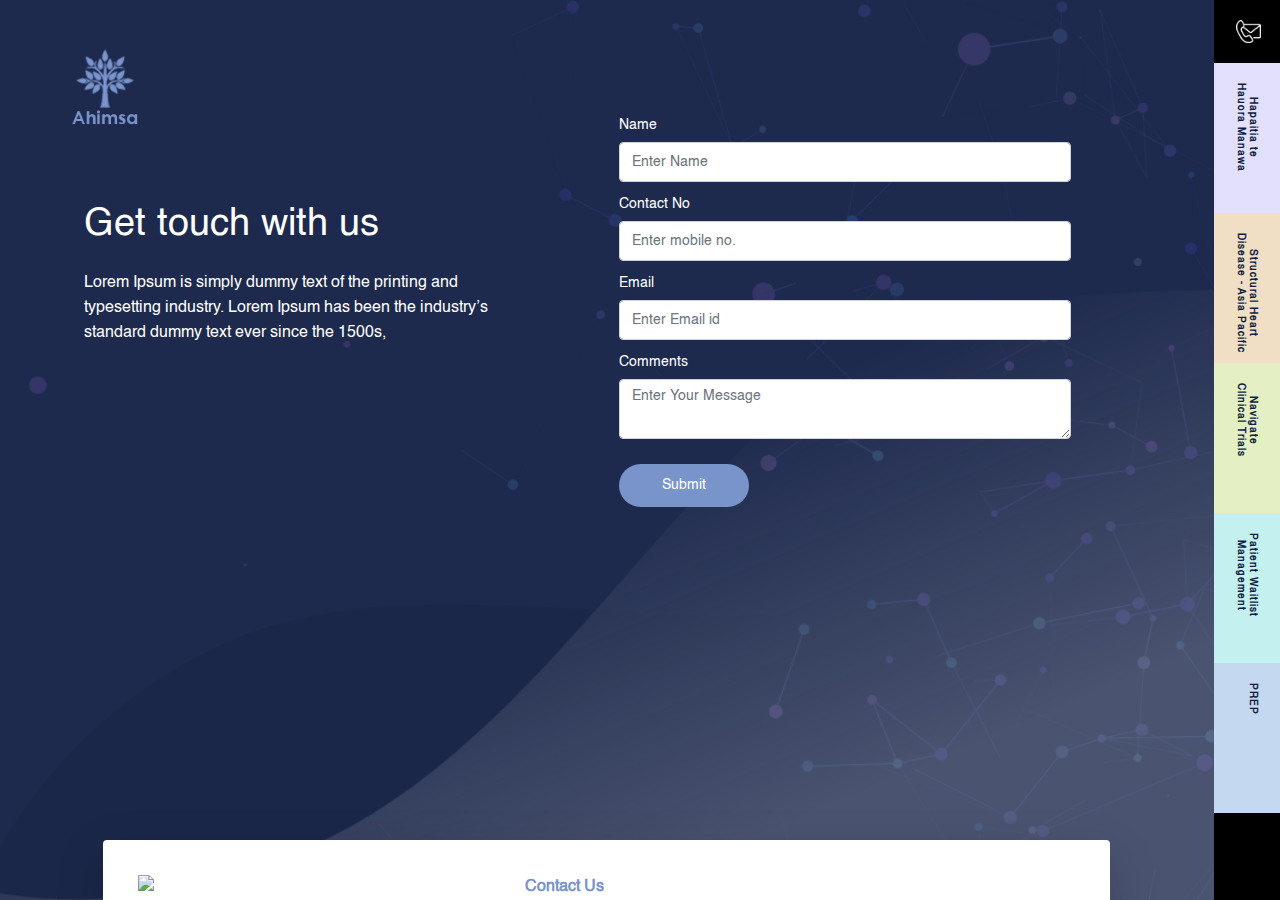
==== commit fda1ed5d: "Add files via upload" ====
--- a/contact.html
+++ b/contact.html
@@ -39,27 +39,24 @@
                     <div class="container">
                         <div class="row">
                             <div class="col-md-6 contact-content">
-                                <div class="section-content">
-                                    <h1 class="section-header">Get in touch with us</span></h1>
-                                    <h3>Platform homogenizes healthcare data
-                                        and makes it available for clinicians and
-                                        decision makers to drive better patient
-                                        outcome</h3>
+                                <div class="section-content contact-text1">
+                                    <h1 class="section-header">Get touch with us</span></h1>
+                                    <h3>Lorem Ipsum is simply dummy text of the printing and typesetting industry. Lorem Ipsum has been the industry’s standard dummy text ever since the 1500s,</h3>
                                 </div>
                             </div>
                             <div class="col-md-6 form-line">
                                 <form>
                                     <div class="form-group">
                                         <label for="exampleInputUsername">Name</label>
-                                        <input type="text" class="form-control" id="" placeholder=" Enter Name">
+                                        <input type="text" class="form-control" id="" placeholder="Enter Name">
                                     </div>
                                     <div class="form-group">
                                         <label for="telephone">Contact No</label>
-                                        <input type="tel" class="form-control" id="telephone" placeholder=" Enter 10-digit mobile no.">
+                                        <input type="tel" class="form-control" id="telephone" placeholder="Enter mobile no.">
                                     </div>
                                     <div class="form-group">
                                         <label for="exampleInputEmail">Email</label>
-                                        <input type="email" class="form-control" id="exampleInputEmail" placeholder=" Enter Email id">
+                                        <input type="email" class="form-control" id="exampleInputEmail" placeholder="Enter Email id">
                                     </div>
                                     <div class="form-group">
                                         <label for="description"> Comments</label>
@@ -78,14 +75,43 @@
                 <div class="col-md-10 mx-auto">
                     <div class="card flex-md-row mb-4 shadow-lg h-md-250" style="padding: 35px;border:none;">
                         <img class="card-img-right flex-auto d-lg-block" src="img/contact.jpg" style="width:400px">
-                        <div class="card-body d-flex flex-column align-items-start" style="padding:0px 25px">
+                        <div class="contact-text card-body d-flex flex-column align-items-start" style="padding:0px 25px">
                             <strong class="d-inline-block mb-2" style="color:#7993cb;">Contact Us</strong>
-                            <h3 class="mb-3">
+                            <h3 class="mb-3 contact-head">
                                 <a class="text-dark" href="#" style="text-decoration: none;">Advanced Health Information Management <br>and Social Analytics (AHIMSA)</a>
                             </h3>
                             <p class="card-text mb-3">Jade 4, Roelofarendsveen, 2371 LB, <br>Netherlands</p>
                             <p class="card-text mb-2">+31.643876161, <br>info@ahimsa.globa</p>
                         </div>
+                    </div>
+                </div>
+            </div>
+            <div class="row">
+                <div class="col-md-10 mx-auto">
+                    <div class="flex-md-row mb-4 h-md-250" style="padding: 35px;border:none;">
+                    	<svg xmlns="http://www.w3.org/2000/svg" width="1068" height="298" viewBox="0 0 1068 298">
+						  	<g id="Group_28013" data-name="Group 28013" transform="translate(-7 -1467)">
+							    <rect id="Rectangle_221" data-name="Rectangle 221" width="450" height="108" rx="18" transform="translate(7 1467)" fill="#101d42"/>
+							    <rect id="Rectangle_223" data-name="Rectangle 223" width="636" height="224" rx="18" transform="translate(439 1541)" fill="#101d42"/>
+							    <g id="Group_28011" data-name="Group 28011" transform="translate(0 -78)">
+							      <path id="Path_748" data-name="Path 748" d="M1865.94,242.777s36.378-2.352,36.624,18.95,32.085,0,32.085,0v-38.1s-24.962,2.313-26.691-20.335S1865.94,242.777,1865.94,242.777Z" transform="translate(-1449.907 1395.316)" fill="#101d42"/>
+							      <path id="Path_749" data-name="Path 749" d="M1865.94,242.777s36.378-2.352,36.624,18.95,32.085,0,32.085,0v-38.1s-24.962,2.313-26.691-20.335S1865.94,242.777,1865.94,242.777Z" transform="translate(-1461.722 1410.754)" fill="#101d42"/>
+							    </g>
+						  	</g>
+							<foreignObject x="40" y="35" width="450" height="50">
+		                        <div xmlns="http://www.w3.org/1999/xhtml" class="contact-text-1">
+		                        	<h2>INDIAN OFFICE</h2>
+		                        </div>
+	                        </foreignObject>
+	                        <foreignObject x="520" y="140" width="500" height="500">
+		                        <div xmlns="http://www.w3.org/1999/xhtml" class="contact-text-2">
+		                        	<p class="mb-0">Jade 4, Roelofarendsveen, 2371 LB,</p>
+		                        	<p>Netherlands</p>
+		                        	<p class="mb-0">+31.643876161,</p>
+		                        	<p>info@ahimsa.globa</p>
+		                        </div>
+	                        </foreignObject>
+						</svg>
                     </div>
                 </div>
             </div>
--- a/style.css
+++ b/style.css
@@ -6,7 +6,7 @@
 *{
     margin: 0px;
     padding:  0px;
-    font-family: 'Roboto', 'Helvetica', sans-serif;
+    font-family: 'Roboto', 'Helvetica';
 }
 .overflow-hidden-x {
     overflow-x: hidden;
@@ -17,7 +17,38 @@
     z-index: 10000;
     width: 100%;
 }
-
+.contact-text-1 {
+    text-align: left;
+    color: #ffffff;
+    font-size: 14px;
+    font-weight: 300;
+}
+.contact-text-2 {
+    text-align: left;
+    color: #ffffff;
+    font-size: 14px;
+    font-weight: 300;
+    opacity: 0.7;
+}
+.contact-head a{
+    font-family: 'Helvetica','Bold';
+    font-weight: 600;
+    text-transform: uppercase;
+    font-size: 24px;
+}
+.contact-text p{
+    font-family: 'Helvetica','Regular';
+    font-size: 18px;
+    opacity: 0.7;
+}
+.contact-text1 h1{
+    font-family: 'Helvetica','Bold';
+    font-size: 38px;
+}
+.contact-text1 h3{
+    font-family: 'Helvetica','Regular';
+    font-size: 23px;
+}
 @media (min-width: 992px) and (min-width: 992px){
     .fancynavbar.fancynavbar-expand-lg:not(.fancynavbar-top) {
        
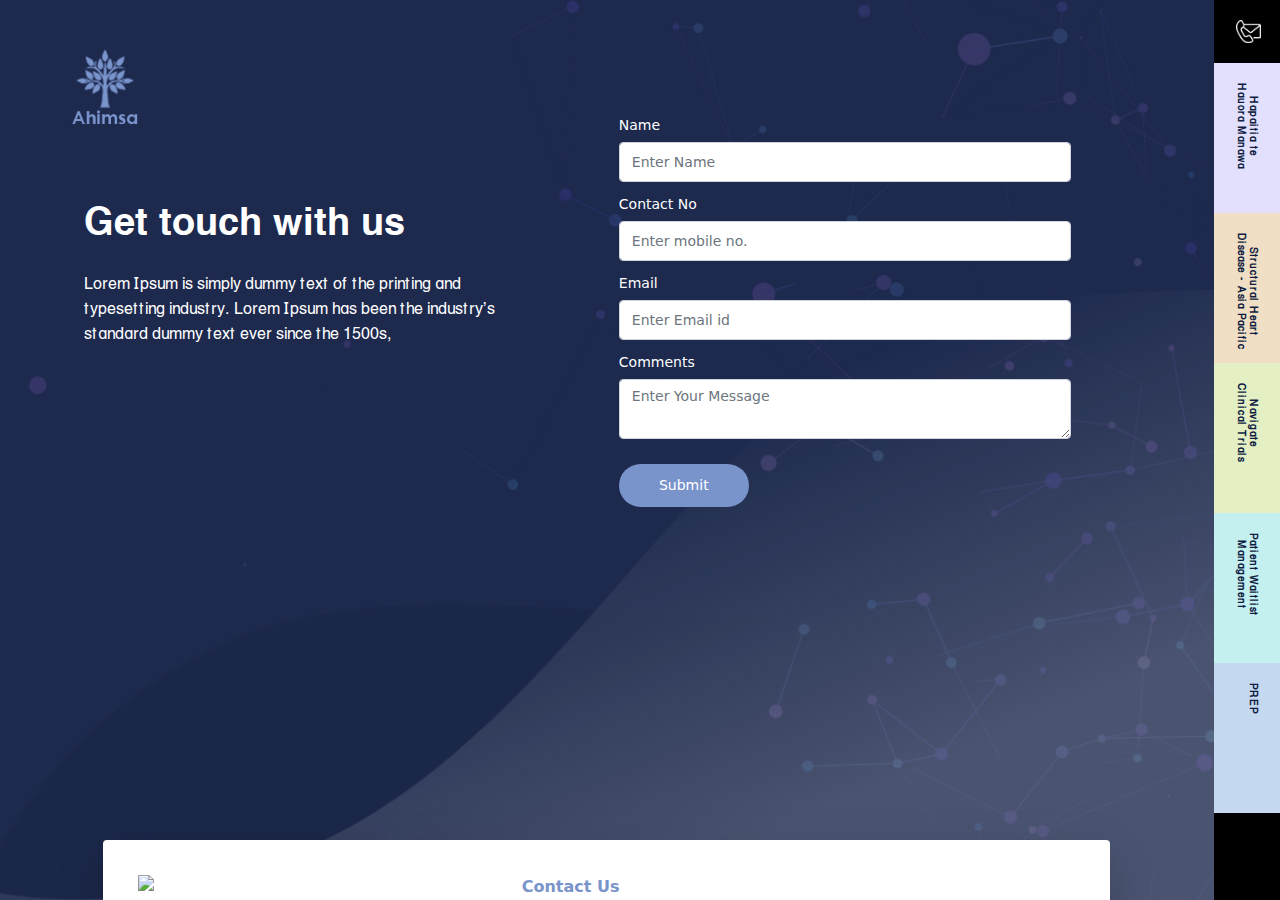
==== commit d5bb6a2c: "Add files via upload" ====
--- a/contact.html
+++ b/contact.html
@@ -15,11 +15,10 @@
     <link href="https://fonts.googleapis.com/css2?family=PT+Sans&family=Raleway:wght@100;200;300;400&display=swap" rel="stylesheet">
     <link rel="stylesheet" href="https://cdnjs.cloudflare.com/ajax/libs/font-awesome/4.7.0/css/font-awesome.min.css">
     <!-- Bootstrap core CSS -->
-    <link href="css/bootstrap.min.css" rel="stylesheet">
-    <link href="style.css" rel="stylesheet" />
-    <link rel="stylesheet" href="slider.css">
-    <link rel="stylesheet" href="wave.css">
-    <link rel="stylesheet" href="contact.css">
+    <link rel="stylesheet" href="css/bootstrap.min.css">
+    <link rel="stylesheet" href="css/style.css">
+    <link rel="stylesheet" href="css/wave.css">
+    <link rel="stylesheet" href="css/contact.css">
 </head>
 
 <body class="overflow-hidden-x">
@@ -133,105 +132,7 @@
                     <path style="transform:translate(0, 50px); opacity:0.9" fill="url(#sw-gradient-1)" d="M0,23L26.7,34.5C53.3,46,107,69,160,69C213.3,69,267,46,320,34.5C373.3,23,427,23,480,46C533.3,69,587,115,640,141.8C693.3,169,747,176,800,176.3C853.3,176,907,169,960,141.8C1013.3,115,1067,69,1120,42.2C1173.3,15,1227,8,1280,26.8C1333.3,46,1387,92,1440,99.7C1493.3,107,1547,77,1600,53.7C1653.3,31,1707,15,1760,34.5C1813.3,54,1867,107,1920,134.2C1973.3,161,2027,161,2080,138C2133.3,115,2187,69,2240,49.8C2293.3,31,2347,38,2400,46C2453.3,54,2507,61,2560,76.7C2613.3,92,2667,115,2720,134.2C2773.3,153,2827,169,2880,145.7C2933.3,123,2987,61,3040,34.5C3093.3,8,3147,15,3200,49.8C3253.3,84,3307,146,3360,164.8C3413.3,184,3467,161,3520,138C3573.3,115,3627,92,3680,69C3733.3,46,3787,23,3813,11.5L3840,0L3840,230L3813.3,230C3786.7,230,3733,230,3680,230C3626.7,230,3573,230,3520,230C3466.7,230,3413,230,3360,230C3306.7,230,3253,230,3200,230C3146.7,230,3093,230,3040,230C2986.7,230,2933,230,2880,230C2826.7,230,2773,230,2720,230C2666.7,230,2613,230,2560,230C2506.7,230,2453,230,2400,230C2346.7,230,2293,230,2240,230C2186.7,230,2133,230,2080,230C2026.7,230,1973,230,1920,230C1866.7,230,1813,230,1760,230C1706.7,230,1653,230,1600,230C1546.7,230,1493,230,1440,230C1386.7,230,1333,230,1280,230C1226.7,230,1173,230,1120,230C1066.7,230,1013,230,960,230C906.7,230,853,230,800,230C746.7,230,693,230,640,230C586.7,230,533,230,480,230C426.7,230,373,230,320,230C266.7,230,213,230,160,230C106.7,230,53,230,27,230L0,230Z"></path>
                 </svg>
             </div>
-            <div class="footer">
-                <div class="container-fluid">
-                    <div class=" row">
-                        <div class="col-md-6 col-sm-6 col-6 mb-6">
-                            <div class="footer-logo">
-                                <img class="footer-logo-img" src="logo.png">
-                                <h6 class="footer-logo-text">Advanced Health Information Management <br> and Social Analytics (AHIMSA)</h6>
-                            </div>
-                            <div class="footer-contact">
-                                <p class="mt-3 mb-1 opacity-8">Jade 4, Roelofarendsveen, 2371 LB, Netherlands</p>
-                                <p class="mt-2 mb-3 opacity-8">+31.643876161, info@ahimsa.global</p>
-                            </div>
-                        </div>
-                        <div class="col-md-3 col-sm-6 col-6 mb-6">
-                            <div class="footer-head">
-                                <h6 class="text-sm">Our Products</h6>
-                                <ul class="flex-column ms-n3 nav">
-                                    <li class="nav-item">
-                                        <a class="nav-link" href="" target="_blank">
-                                            Tele Health
-                                        </a>
-                                    </li>
-                                    <li class="nav-item">
-                                        <a class="nav-link" href="" target="_blank">
-                                            PREP
-                                        </a>
-                                    </li>
-                                    <li class="nav-item">
-                                        <a class="nav-link" href="" target="_blank">
-                                            Structural Heart Disease - Asia Pacific
-                                        </a>
-                                    </li>
-                                    <li class="nav-item">
-                                        <a class="nav-link" href="" target="_blank">
-                                            Datavaultforhealth
-                                        </a>
-                                    </li>
-                                </ul>
-                            </div>
-                        </div>
-                        <div class="col-md-3 col-sm-6 col-6 mb-6">
-                            <div class="footer-head">
-                                <h6 class="text-sm">Quick Links</h6>
-                                <ul class="flex-column ms-n3 nav">
-                                    <li class="nav-item">
-                                        <a class="nav-link" href="" target="_blank">
-                                            Services
-                                        </a>
-                                    </li>
-                                    <li class="nav-item">
-                                        <a class="nav-link" href="" target="_blank">
-                                            Contact Us
-                                        </a>
-                                    </li>
-                                    <li class="nav-item">
-                                        <a class="nav-link" href="" target="_blank">
-                                            Terms & Conditions
-                                        </a>
-                                    </li>
-                                    <li class="nav-item">
-                                        <a class="nav-link" href="" target="_blank">
-                                            Privacy Policy
-                                        </a>
-                                    </li>
-                                </ul>
-                            </div>
-                        </div>
-                    </div>
-                </div>
-            </div>
-            <div class="col-12" style="background:#060814;padding:20px;">
-                <div class="copyright-inner">
-                    <p class="text-sm mb-0 copyright">
-                        Copyright © 2022 Ahimsa
-                    </p>
-                    <ul class="social-icon d-flex flex-row ms-n3 nav">
-                        <li class="nav-item">
-                            <a class="nav-link pe-1" href="" target="_blank">
-                                <i class="fa fa-facebook text-lg opacity-8" aria-hidden="true"></i>
-                            </a>
-                        </li>
-                        <li class="nav-item">
-                            <a class="nav-link pe-1" href="" target="_blank">
-                                <i class="fa fa-linkedin text-lg opacity-8" aria-hidden="true"></i>
-                            </a>
-                        </li>
-                        <li class="nav-item">
-                            <a class="nav-link pe-1" href="" target="_blank">
-                                <i class="fa fa-twitter text-lg opacity-8" aria-hidden="true"></i>
-                            </a>
-                        </li>
-                        <li class="nav-item">
-                            <a class="nav-link pe-1" href="" target="_blank">
-                                <i class="fa fa-youtube text-lg opacity-8" aria-hidden="true"></i>
-                            </a>
-                        </li>
-                    </ul>
-                </div>
-            </div>
+            <footer-component></footer-component>
         </div>
         <div class="section-sidebar">
             <nav class="fancynavbar fancynavbar-expand-lg">
@@ -256,7 +157,7 @@
                             <h3>Navigate <br>Clinical Trials</h3>
                         </div>
                     </a>
-                    <a href="progress.html">
+                    <a href="product4.html">
                         <div class="products pm4">
                             <h3>Patient Waitlist <br>Management</h3>
                         </div>
@@ -272,5 +173,6 @@
     </div>
     <script src="js/bootstrap.bundle.min.js"></script>
     <script src="js/jquery.min.js"></script>
+    <script src="js/footer_include.js"></script>
 </body>
 </html>--- a/css/style.css
+++ b/css/style.css
@@ -0,0 +1,932 @@
+@font-face {
+  font-family: Helvetica;
+  src: url(../font/Helvetica.ttf);
+}
+@font-face {
+  font-family: Helvetica-Regular;
+  src: url(../font/Helvetica-Regular.ttf);
+}
+@font-face {
+  font-family: Helvetica-Bold;
+  src: url(../font/Helvetica-Bold.ttf);
+}
+@font-face {
+  font-family: Roboto-Regular;
+  src: url(../font/Roboto-Regular.ttf);
+}
+@font-face {
+  font-family: Roboto-Bold;
+  src: url(../font/Roboto-Bold.ttf);
+}
+*{
+    margin: 0px;
+    padding:  0px;
+}
+.overflow-hidden-x {
+    overflow-x: hidden;
+    
+}
+.fancynavbar {
+    
+    z-index: 10000;
+    width: 100%;
+}
+.contact-text-1 {
+    text-align: left;
+    color: #ffffff;
+    font-size: 14px;
+    font-weight: 300;
+}
+.contact-text-2 {
+    text-align: left;
+    color: #ffffff;
+    font-size: 14px;
+    font-weight: 300;
+    opacity: 0.7;
+}
+.contact-head a{
+    font-family: 'Helvetica-Bold';
+    font-weight: 600;
+    text-transform: uppercase;
+    font-size: 24px;
+}
+.contact-text p{
+    font-family: 'Helvetica-Regular';
+    font-size: 18px;
+    opacity: 0.7;
+}
+.contact-text1 h1{
+    font-family: 'Helvetica-Bold';
+    font-size: 38px;
+}
+.contact-text1 h3{
+    font-family: 'Helvetica-Regular';
+    font-size: 23px;
+}
+@media (min-width: 992px) and (min-width: 992px){
+    .fancynavbar.fancynavbar-expand-lg:not(.fancynavbar-top) {
+       
+        height: 100vh;
+        width: 4.375rem;
+        background: #000;
+    }
+}
+@media (min-width: 992px){
+    .fancynavbar.fancynavbar-expand-lg .fancynavbar-collapse {
+        padding-left: 4.375rem;
+        padding-right: 4.375rem;
+        width: calc(50vw - 2.1875rem);
+        height: 100vh;
+        right: calc(50% + 2.1875rem);
+        top: 0;
+    }
+}
+.fancynavbar-collapse {
+    height: calc(100vh - 3rem);
+    -webkit-box-align: center;
+    -ms-flex-align: center;
+    align-items: center;
+    display: -webkit-box;
+    display: -ms-flexbox;
+    display: flex;
+    overflow: auto;
+    position: absolute;
+    text-align: left;
+    width: 100vw;
+    right: 0;
+    -webkit-transform: translateX(100%);
+    -ms-transform: translateX(100%);
+    transform: translateX(100%);
+    top: 3rem;
+    padding: 0;
+    z-index: -1;
+    -webkit-backdrop-filter: blur(20px);
+    backdrop-filter: blur(20px);
+    background-color: #000;
+    opacity: .92;
+}
+
+.main {
+    background: #ddd;
+}
+.min-vh-100 {
+    max-height: 100vh !important;
+    overflow-y: auto;
+}
+.menu-icons{
+    display: flex;
+    justify-content: center;
+    padding: 20px;
+    cursor: pointer;
+}
+.menu-icons img{
+    width: 25px;
+}
+
+.side-menu .products {
+    width: 100%;
+    min-height: 150px;
+    position: relative;
+}
+.side-menu .products h3 {
+    font-family: 'Helvetica-Regular';
+    font-size: 10px;
+    white-space: nowrap;
+    color: #101d42;
+    font-weight: 700;
+    letter-spacing: 1px;
+    text-align: center;
+    position: absolute;
+    top: 20px;
+    left: 5px;
+    margin-left: 40px;
+    -webkit-transform: rotate(270deg);
+    -moz-transform: rotate(270deg);
+    -ms-transform: rotate(270deg);
+    -o-transform: rotate(270deg);
+    transform: rotate(90deg);
+    -webkit-transform-origin: 0 0;
+    -moz-transform-origin: 0 0;
+    -ms-transform-origin: 0 0;
+    -o-transform-origin: 0 0;
+    transform-origin: 0 0;
+}
+.pm1 {
+  background: #e2e0fc;
+}
+.pm2 {
+  background: #f0dfc4;
+}
+.pm3 {
+  background: #e4f0c4;
+}
+.pm4 {
+  background: #c4f0f0;
+}
+.pm5 {
+  background: #c4d8f0;
+}
+
+
+/*Started*/
+.graph text, tspan {
+    font-family: 'Roboto-Bold' !important;
+}
+.cls-1 {
+    fill: #c4d8f0;
+}
+
+.cls-2,
+.cls-27 {
+    font-size: 2px;
+    font-family: 'Roboto-Bold';
+}
+
+.cls-3 {
+    fill: #c4f0f0;
+}
+
+.cls-4 {
+    letter-spacing: -0.03em;
+}
+
+.cls-5 {
+    letter-spacing: 0em;
+}
+
+.cls-6 {
+    letter-spacing: 0em;
+}
+
+.cls-7 {
+    letter-spacing: 0em;
+}
+
+.cls-8 {
+    letter-spacing: -0.04em;
+}
+
+.cls-9 {
+    letter-spacing: -0.03em;
+}
+
+.cls-10 {
+    letter-spacing: 0em;
+}
+
+.cls-11 {
+    letter-spacing: 0.01em;
+}
+
+
+.cls-13 {
+    letter-spacing: -0.01em;
+}
+
+.cls-14 {
+    letter-spacing: -0.04em;
+}
+
+.cls-15 {
+    letter-spacing: -0.04em;
+}
+
+.cls-16 {
+    letter-spacing: 0em;
+}
+
+.cls-17 {
+    letter-spacing: 0em;
+}
+
+.cls-18 {
+    fill: #ead9bf;
+}
+
+.cls-19 {
+    letter-spacing: 0em;
+}
+
+.cls-20 {
+    letter-spacing: 0.01em;
+}
+
+.cls-21 {
+    letter-spacing: -0.01em;
+}
+
+.cls-22 {
+    letter-spacing: 0.02em;
+}
+
+.cls-23 {
+    letter-spacing: -0.01em;
+}
+
+.cls-24 {
+    fill: #f9ceee;
+}
+
+.cls-25 {
+    letter-spacing: 0.01em;
+}
+
+.cls-26 {
+    fill: #101d42;
+}
+
+.cls-27 {
+    fill: #fff;
+}
+
+.cls-28 {
+    letter-spacing: -0.03em;
+}
+.section-box{
+    padding: 0rem 0rem;
+    display: flex;
+    overflow: hidden;
+}
+.section-main{
+    width: 100%;
+    height: 100vh;
+    overflow-y: auto;
+    overflow-x: hidden;
+}
+.section-sidebar{
+    height: 100vh;
+    width: 4.375rem;
+    overflow: hidden;
+}
+
+.slide-one-left h6{
+    background: #063772;
+    padding: 40px 30px;
+    border-radius: 20px;
+    width: 20%;
+    font-size: 25px;
+}
+.slide-one-right{
+    background: #063772e3;
+    padding: 40px 30px;
+    border-radius: 20px;
+    width: 30%;
+    margin-left: 18%;
+    margin-top: -28px;
+}
+.heading-sub{
+    font-weight: 700;
+    font-size: 24px;
+    color: #101d42;
+    width: 75%;
+    margin-bottom: 25px;
+    font-family: 'Roboto-Bold';
+}
+.about-content tspan{
+    font-family: 'Roboto-Regular' !important;
+}
+.about-main1 tspan{
+    font-family: 'Roboto-Bold' !important;
+    font-size: 12px;
+}
+.timeline-count{
+    font-family: 'Roboto-Bold' !important;
+    font-size: 40px;
+}
+.timeline-text{
+    font-family: 'Roboto-Regular' !important;
+    font-size: 23px;
+}
+.about-sub2 tspan{
+    font-size: 20px;
+}
+.heading-main{
+    font-size: 12px;
+    color: #7993CB;
+    font-family: 'Roboto-Bold';
+}
+.text-count{
+    color: #0a2e93;
+    font-family: 'Roboto-Bold';
+    font-size: 40px;
+}
+.text-p{
+    color:#777777;
+    font-family: 'Roboto-Regular' !important;
+    font-size: 23px;
+}
+.full-background {
+    background-position: 50%;
+    background-size: cover;
+    margin-bottom: 30px;
+    width: 100%;
+    height: 1200px;
+}
+.overlay-bg {
+    position: relative;
+    top: 0;
+    bottom: 0;
+    left: 0;
+    height: 100%;
+    width: 100%;
+    z-index: 1;
+    display: block;
+    content: "";
+    background: rgba(0,0,0,.4);
+    border-radius: 1rem;
+}
+.showcase {
+    width: 100%;
+    height: auto;
+    position: relative;
+    color: white;
+    text-align: center;
+}
+
+.showcase img {
+  width: 100%;
+  height: 100%;
+  z-index: 1;
+  position: relative;
+}
+.showcase .overlay {
+    background: linear-gradient(0deg, rgb(0 0 0) 0%, rgb(0 0 0 / 0%) 100%), url(../img/timeline-bg.jpg);
+    background-repeat: no-repeat;
+    background-size: cover;
+    width: 100%;
+    height: 100%;
+}
+.bg-merge{
+    width:100%;height:100px;
+    background: linear-gradient(0deg, rgb(248 249 250 / 0%) 0%, rgb(226 230 239) 100%);
+}
+.m-0{
+    margin: 0px !important;
+}
+.p-0{
+    padding: 0px !important;
+}
+
+.showcase h2 {
+  margin-top: 170px;
+  font-size: 3em;
+}
+
+.showcase p {
+  margin-top: 8px;
+  font-size:14px;
+  font-family: 'Helvetica-Regular' !important;
+}
+.custom-card{
+    background: #101d42;
+    color: #fff;
+    padding: 40px 40px;
+    border-radius: 20px;
+    transform: translate(50%, -9px) !important;
+    width: 70% !important;
+    margin-bottom: 55px !important;
+    border-top-left-radius:0px;
+}
+.custom-card-left{
+    background: #101d42;
+    text-align: left !important;
+    color: #fff;
+    padding: 40px 40px;
+    border-radius: 20px;
+    transform: translate(-47%, -18px) !important;
+    width: 70% !important;
+    border-bottom-right-radius:0px;
+}
+
+.timeline-btn{
+    padding: 11px 8px;
+    background-color: #ffffff;
+    border-radius: 50px;
+    color: #000 !important;
+    border: none;
+    text-align: center;
+    width: 130px;
+    margin: 0px 0px 0px 0px;
+    transition: 1s !important;
+    font-size: 14px;
+}
+.about-text{
+    font-size: 14px;
+    font-weight: 500;
+}
+.ahimsa-text{
+    font-weight: 600 !important;
+    font-size: 20px !important;
+}
+.custom-entry{
+        margin: -97px 10px !important;
+}
+.timeline-split{
+    display: flex;
+}
+.timeline-count{
+    font-size: 40px;
+    color: #101d42 !important;
+    font-family: 'Roboto-Bold';
+}
+.timeline-count, .timeline-text{
+    color: #101d42 !important;
+    text-align: left;
+    padding: 0px 5px;
+
+}
+.timeline-split{
+    width: 390px !important;
+    margin-left: 0px !important;
+    margin-top: -250px !important;
+}
+.split-1, .split-2{
+    width: 50%;
+}
+#Layer_51 tspan {
+    font-weight: 500;
+}
+.graph text {
+    font-weight: 500;
+}
+
+/*  scrollbar */
+
+::-webkit-scrollbar-track
+{
+    -webkit-box-shadow: inset 0 0 6px rgba(0,0,0,0.3);
+    border-radius: 10px;
+    background-color: #F5F5F5;
+}
+
+::-webkit-scrollbar
+{
+    width: 0px;
+    background-color: #F5F5F5;
+}
+
+::-webkit-scrollbar-thumb
+{
+    border-radius: 10px;
+    -webkit-box-shadow: inset 0 0 6px rgba(0,0,0,.3);
+    background-color: #555;
+}
+#Layer-5{
+    cursor: auto;
+    font-family: 'Roboto-Bold';
+}
+.timeline-empty{
+    height: 300px;
+}
+.our-team{
+    text-align: left;
+    margin-left: 8rem!important;
+}
+.our-team h3{
+    font-size: 24px;
+    font-family: 'Helvetica-Bold' !important;
+}
+.our-team h4{
+    font-size: 12px;
+    margin-bottom: 10px;
+    font-family: 'Helvetica-Bold' !important;
+}
+.footer{
+    display: block;
+    padding:0px;
+    background: rgb(141,144,158);
+    background: -webkit-linear-gradient(270deg, rgb(226 230 239) 0%, rgba(16,21,51,1) 33%);
+    background: linear-gradient(180deg, rgb(226 230 239) 0%, rgba(16,21,51,1) 33%);
+}
+.footer-head h6{
+    padding: 0rem 1rem;
+    color: #7993cb;
+}
+.footer-head ul li a{
+    color: #9d9fab;
+}
+.copyright{
+    color: #c5c5c8;
+}
+.footer .container-fluid{
+    padding-top: 130px;
+    padding-bottom: 50px;
+}
+.side-menu{
+    height:calc(100vh - 65px);
+    overflow-y: auto;
+}
+.footer-logo-text{
+    width: 100%;
+}
+.footer-logo-text h6{
+    color: #fff;
+    font-size: 20px;
+    line-height: 35px;
+    margin-bottom: 0rem;
+}
+.footer-logo{
+    padding-left: 7%;
+    display: flex;
+    align-items: flex-end;
+}
+.footer-logo-img{
+    padding-right: 15px;
+    width: 15%;
+}
+.footer-logo-img img{
+    width: 100%;
+}
+.footer-contact{
+    padding-left: 7%;
+}
+.footer-contact p{
+    color: #9d9fab;
+}
+.copyright-inner{
+    display: flex;
+    align-items: center;
+    justify-content: space-between;
+    padding: 0px 40px;
+}
+.social-icon li a i{
+    color: #060814;
+    background: #fff;
+    padding: 5px 8px;
+    border-radius: 5px;
+}
+.line{
+    border-left: solid 1px #646977;
+    height: 24rem;
+    margin-left: 7.5px;
+}
+.logo{
+    position: absolute;
+    z-index: 1000;
+    left: 5.3%;
+    top: 5%;
+    width: 75px;
+}
+.logo img{
+    width: 100%;
+}
+.testimonial{
+    width: 100%;
+    white-space: nowrap;
+    padding: 0px 40px;
+}
+.testimonial .items{
+    width: 50%;
+    padding: 50px;
+    display: inline-block;
+}
+.testimonial-img{
+    width: 550px;
+    position: relative;
+    z-index: 1000;
+}
+.testimonial-img img{
+    width: 50%;
+    border-radius: 10px;
+    box-shadow: 0 0 15px 0 rgb(0 0 0 / 10%);
+}
+.testimonial-card {
+    margin-left: 236px;
+    margin-top: -30px;
+    border-radius: 10px;
+    padding: 45px 40px 45px 40px;
+
+}
+#container::-webkit-scrollbar { 
+  width: 0 !important;
+  display: none !important; 
+}
+ #container {
+  overflow: scroll;
+  width: 100%;
+  margin-top: 80px;
+
+}
+  #posts {
+    max-width: 100%;
+    white-space: nowrap;
+    align-items: center;
+    display: flex;
+}
+.card1{
+      
+      width: 100%;
+}
+.img1 {
+  
+  width: 100%;
+}
+.card2{
+      
+      width: 100%;
+}
+.img2 {
+  width: 100%;
+}
+.items .card24 {
+    margin-left: -260px !important;
+    margin-top: -260px !important;
+    width: 400px;
+}
+.items .img24 {
+    margin-top: -30px !important;
+    margin-left: 95px !important;
+    width: 300px;
+}
+.text-two{
+    border-radius: 10px;
+    padding: 30px 30px 30px 30px;
+    height: 133px;
+    background: white;
+    position: absolute;
+    top: -100px;
+    left: -140px;
+    width: 300px;
+    box-shadow: 0 0 25px 0 rgb(0 0 0 / 13%);
+    text-align: left;
+}
+.text-one {
+    border-radius: 10px;
+    padding: 30px 30px 30px 30px;
+    height: 133px;
+    background: white;
+    position: absolute;
+    z-index: 1;
+    bottom: -100px;
+    right: -140px;
+    width: 300px;
+    box-shadow: 0 0 25px 0 rgb(0 0 0 / 13%);
+    text-align: left;
+}
+
+.text-one p{
+    font-size: 14px;
+    font-family: 'Helvetica-Regular' !important;
+    color:#777777 !important;
+}
+.text-two p{
+    font-size: 14px;
+    font-family: 'Helvetica-Regular' !important;
+    color:#777777 !important;
+}
+.text-one h5, .text-two h5{
+    font-size: 14px;
+    font-family: 'Helvetica-Regular' !important;
+    color: #000000;
+}
+.text-one h3, .text-two h3{
+    font-size: 18px;
+    font-family: 'Helvetica-Bold' !important;
+    color: #101D42;
+}
+.right-arrow {
+    width: 100px;
+    cursor: pointer;
+    height: 200px;
+    position: absolute;
+    right: 60px;
+}
+.right-arrow-one {
+    border-left: solid 1px #b1b1b1;
+    height: 130px;
+    transform: rotate(138deg);
+    position: absolute;
+    margin-top: -10px;
+    margin-left: 48px;
+}
+.right-arrow-two {
+    border-left: solid 1px #b1b1b1;
+    height: 130px;
+    transform: rotate(225deg);
+    position: absolute;
+    left: 45px;
+    margin-top: 84px;
+}
+.left-arrow {
+    width: 100px;
+    cursor: pointer;
+    height: 200px;
+    position: absolute;
+    left: 60px;
+    display: none;
+}
+.left-arrow-one {
+    border-left: solid 1px #b1b1b1;
+    height: 130px;
+    transform: rotate(226deg);
+    position: absolute;
+    margin-top: -7px;
+    margin-left: 46px;
+}
+.left-arrow-two {
+    border-left: solid 1px #b1b1b1;
+    height: 130px;
+    transform: rotate(314deg);
+    position: absolute;
+    left: 46px;
+    margin-top: 83px;
+}
+.slider-btn {
+    height: 200px;
+    width: 100%;
+    position: absolute;
+    margin-top: 22%;
+    z-index: 1000;
+}
+.product-section{
+    width:100%;
+    display:flex;
+}
+.graph{
+    width:50%;
+    padding:100px 50px;
+}
+.product-details{
+    width:50%;
+    padding: 100px 35px 20px 20px;
+}
+.footer-logo{
+
+}
+
+
+.Marquee {
+  background: #fff;
+  width: 100vw;
+  -webkit-box-sizing: border-box;
+  -moz-box-sizing: border-box;
+  box-sizing: border-box;
+  padding: 0em;
+  color: #fff;
+  font-weight: 200;
+  display: -webkit-box;
+  display: -moz-box;
+  display: -webkit-flex;
+  display: -ms-flexbox;
+  display: box;
+  display: flex;
+  -webkit-box-align: center;
+  -moz-box-align: center;
+  -o-box-align: center;
+  -ms-flex-align: center;
+  -webkit-align-items: center;
+  align-items: center;
+  overflow: hidden;
+}
+.Marquee-content {
+  display: -webkit-box;
+  display: -moz-box;
+  display: -webkit-flex;
+  display: -ms-flexbox;
+  display: box;
+  display: flex;
+  -webkit-animation: marquee 15s linear infinite running;
+  -moz-animation: marquee 15s linear infinite running;
+  -o-animation: marquee 15s linear infinite running;
+  -ms-animation: marquee 15s linear infinite running;
+  animation: marquee 15s linear infinite running;
+}
+.Marquee-tag img{
+    max-width: 3840px;
+}
+.Marquee-tag {
+  width: 100vw;
+  margin: 0em;
+  padding: 0em;
+  background: #fff;
+  display: -webkit-inline-box;
+  display: -moz-inline-box;
+  display: -webkit-inline-flex;
+  display: -ms-inline-flexbox;
+  display: inline-box;
+  display: inline-flex;
+  -webkit-box-align: center;
+  -moz-box-align: center;
+  -o-box-align: center;
+  -ms-flex-align: center;
+  -webkit-align-items: center;
+  align-items: center;
+  -webkit-box-pack: center;
+  -moz-box-pack: center;
+  -o-box-pack: center;
+  -ms-flex-pack: center;
+  -webkit-justify-content: center;
+  justify-content: center;
+  -webkit-transition: all 0.2s ease;
+  -moz-transition: all 0.2s ease;
+  -o-transition: all 0.2s ease;
+  -ms-transition: all 0.2s ease;
+  transition: all 0.2s ease;
+}
+
+@-moz-keyframes marquee {
+  0% {
+    -webkit-transform: translateX(0);
+    -moz-transform: translateX(0);
+    -o-transform: translateX(0);
+    -ms-transform: translateX(0);
+    transform: translateX(0);
+  }
+  100% {
+    -webkit-transform: translate(-50%);
+    -moz-transform: translate(-50%);
+    -o-transform: translate(-50%);
+    -ms-transform: translate(-50%);
+    transform: translate(-50%);
+  }
+}
+@-webkit-keyframes marquee {
+  0% {
+    -webkit-transform: translateX(0);
+    -moz-transform: translateX(0);
+    -o-transform: translateX(0);
+    -ms-transform: translateX(0);
+    transform: translateX(0);
+  }
+  100% {
+    -webkit-transform: translate(-50%);
+    -moz-transform: translate(-50%);
+    -o-transform: translate(-50%);
+    -ms-transform: translate(-50%);
+    transform: translate(-50%);
+  }
+}
+@-o-keyframes marquee {
+  0% {
+    -webkit-transform: translateX(0);
+    -moz-transform: translateX(0);
+    -o-transform: translateX(0);
+    -ms-transform: translateX(0);
+    transform: translateX(0);
+  }
+  100% {
+    -webkit-transform: translate(-50%);
+    -moz-transform: translate(-50%);
+    -o-transform: translate(-50%);
+    -ms-transform: translate(-50%);
+    transform: translate(-50%);
+  }
+}
+@keyframes marquee {
+  0% {
+    -webkit-transform: translateX(0);
+    -moz-transform: translateX(0);
+    -o-transform: translateX(0);
+    -ms-transform: translateX(0);
+    transform: translateX(0);
+  }
+  100% {
+    -webkit-transform: translate(-50%);
+    -moz-transform: translate(-50%);
+    -o-transform: translate(-50%);
+    -ms-transform: translate(-50%);
+    transform: translate(-50%);
+  }
+}
+
+
--- a/css/wave.css
+++ b/css/wave.css
@@ -0,0 +1,12 @@
+.card-wave {
+    display: grid;
+
+    width: 100%;
+}
+
+
+.card-wave > .second {
+    padding: 0 32px 32px 32px;
+    background-color: #E0E4EE;
+    color: white;
+}--- a/css/contact.css
+++ b/css/contact.css
@@ -0,0 +1,77 @@
+/*Contact sectiom*/
+.content-header{
+  color:#fcc500;
+  font-size: 45px;
+}
+
+.section-content{
+  text-align: left;
+  padding: 100px 95px 0px 35px;
+}
+#contact{
+  padding-top: 6%;
+  width: 100%;
+  width: 100vw;
+  height: 100vh;
+  background: #101d42; /* fallback for old browsers */
+  background: -webkit-linear-gradient(to left, #404a68 , #101d42); /* Chrome 10-25, Safari 5.1-6 */
+  background: linear-gradient(to left, #404a68 , #101d42); /* W3C, IE 10+/ Edge, Firefox 16+, Chrome 26+, Opera 12+, Safari 7+ */
+  color : #fff;    
+}
+.contact-section{
+  padding-top: 30px;
+}
+.form-line{
+  border: none;
+  padding-right: 106px;
+}
+.form-control {
+  height: 40px;
+}
+.form-group{
+  margin-top: 10px;
+}
+label{
+  font-size: 14px;
+  line-height: 1em;
+  font-weight: 300;
+  padding-bottom: 10px;
+}
+.form-control{
+  font-size: 14px;
+  color: #080808;
+}
+.contact-submit-btn {
+    padding: 11px 8px;
+    background-color: #7993cb;
+    border-radius: 50px;
+    color: #fff;
+    border: none;
+    text-align: center;
+    width: 130px;
+    margin: 25px 0px 0px 0px;
+    transition: 1s !important;
+    font-size: 14px;
+}
+.contact-submit-btn:hover{
+  color: #fff;
+}
+textarea.form-control {
+    height: 60px;
+   /* margin-top: px;*/
+}
+.section-content h3{
+  font-size: 16px;
+  font-weight: 300;
+  padding-top: 15px;
+  line-height: 25px;
+}
+
+.submit{
+  font-size: 1.1em;
+  float: right;
+  width: 150px;
+  background-color: transparent;
+  color: #fff;
+
+}
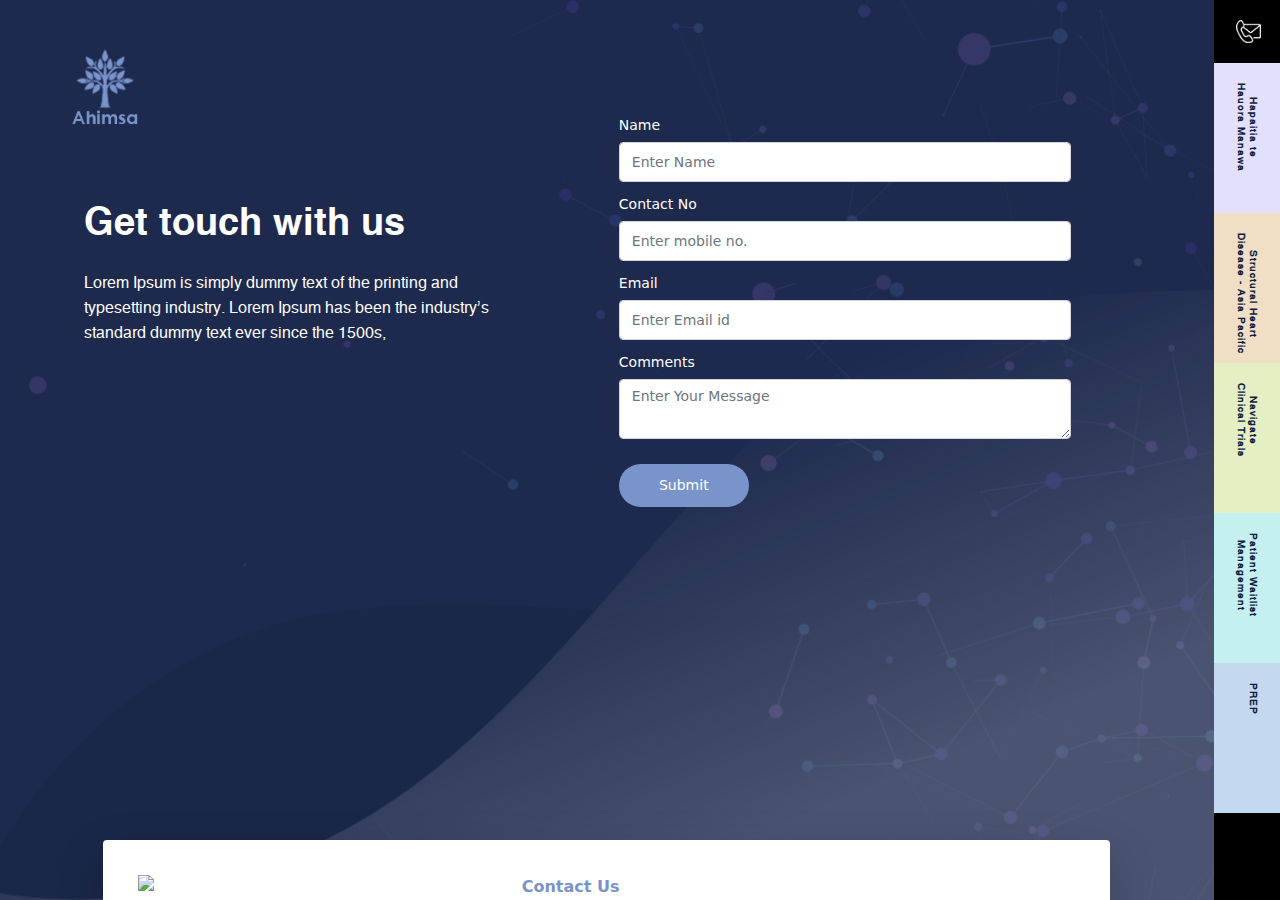
==== commit b742808a: "Add files via upload" ====
--- a/contact.html
+++ b/contact.html
@@ -17,7 +17,6 @@
     <!-- Bootstrap core CSS -->
     <link rel="stylesheet" href="css/bootstrap.min.css">
     <link rel="stylesheet" href="css/style.css">
-    <link rel="stylesheet" href="css/wave.css">
     <link rel="stylesheet" href="css/contact.css">
 </head>
 
--- a/css/style.css
+++ b/css/style.css
@@ -495,21 +495,22 @@
 ::-webkit-scrollbar-track
 {
     -webkit-box-shadow: inset 0 0 6px rgba(0,0,0,0.3);
-    border-radius: 10px;
-    background-color: #F5F5F5;
+    border-radius: 0px;
+    background-color: #fff;
 }
 
 ::-webkit-scrollbar
 {
-    width: 0px;
+    width: 0px !important;
+    height: 0px !important;
     background-color: #F5F5F5;
 }
 
 ::-webkit-scrollbar-thumb
 {
-    border-radius: 10px;
+    border-radius: 0px;
     -webkit-box-shadow: inset 0 0 6px rgba(0,0,0,.3);
-    background-color: #555;
+    background-color: #fff;
 }
 #Layer-5{
     cursor: auto;
@@ -928,5 +929,14 @@
     transform: translate(-50%);
   }
 }
-
-
+#box {
+    margin: 0;
+    padding: 0;
+}
+#box-main{
+    padding: 0px 100px;
+        transform: translate(0%, 10%);
+    z-index: 1000;
+    position: relative;
+}
+
